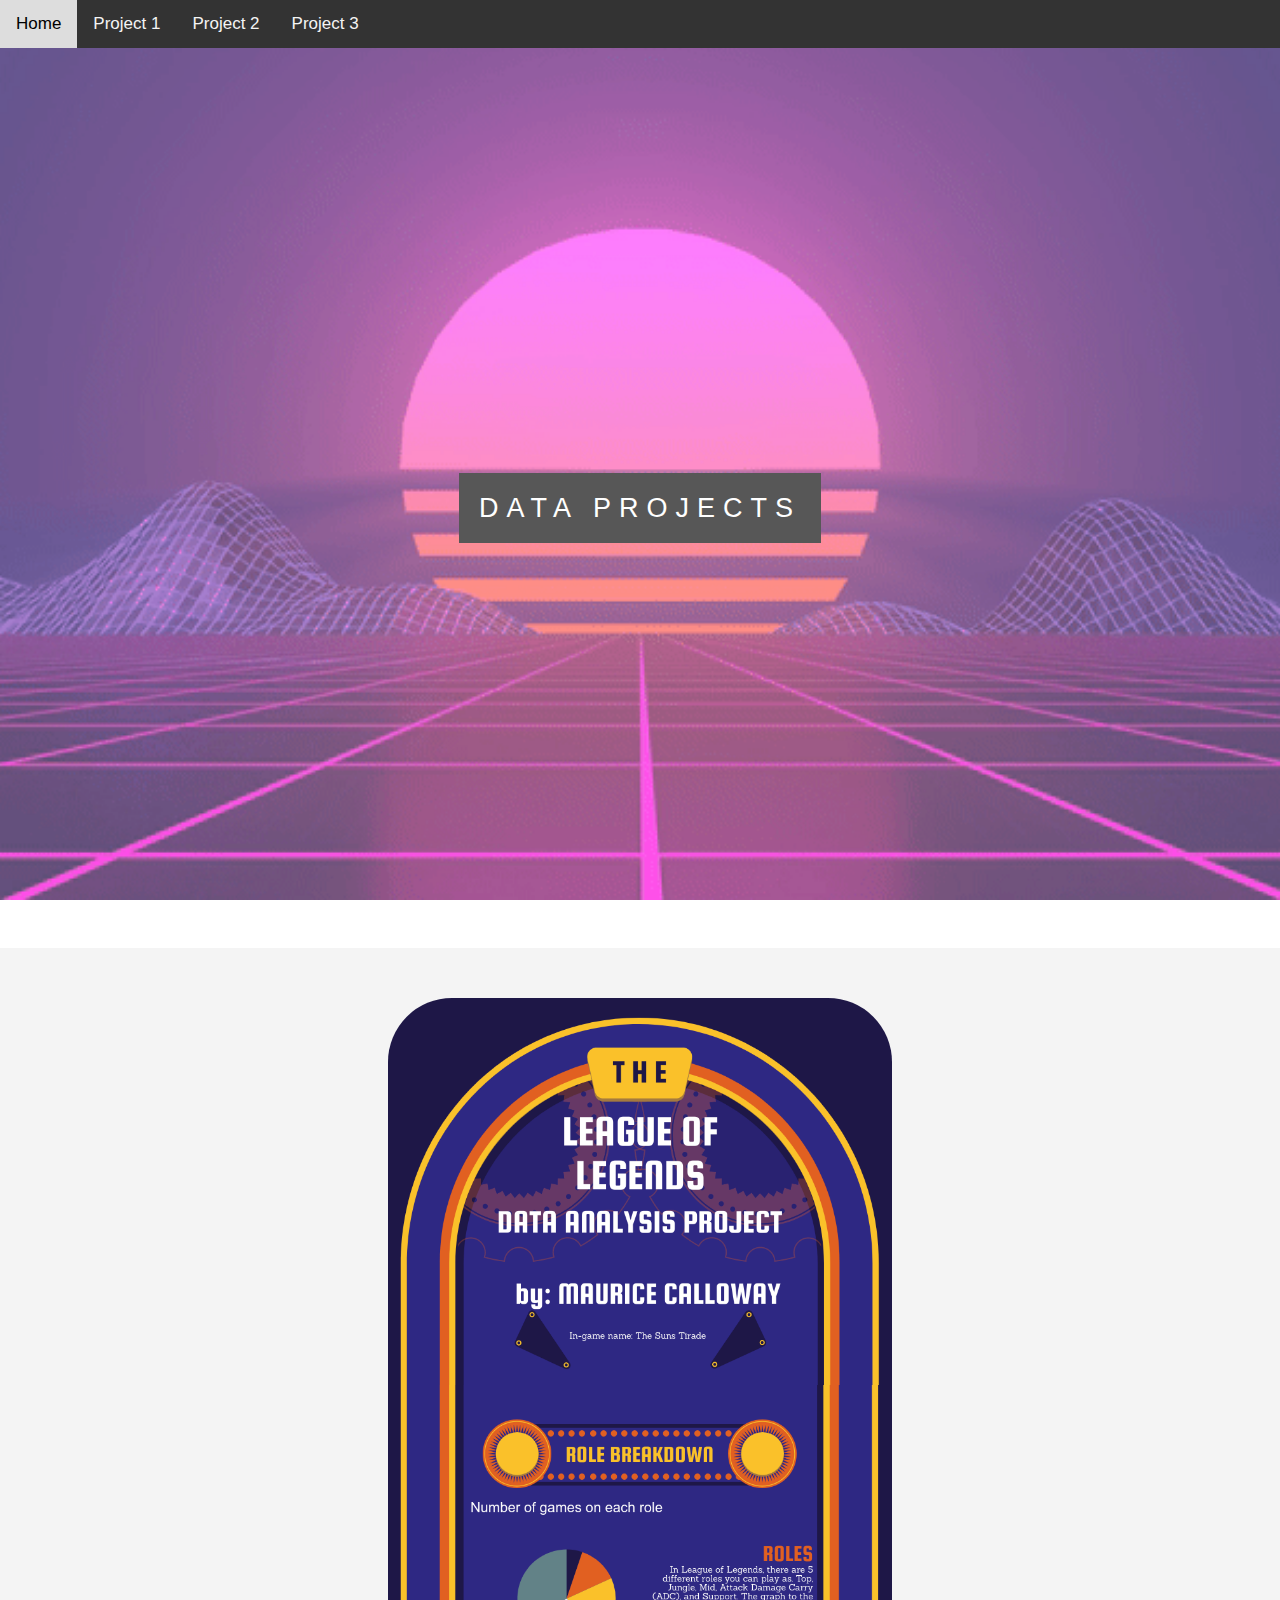
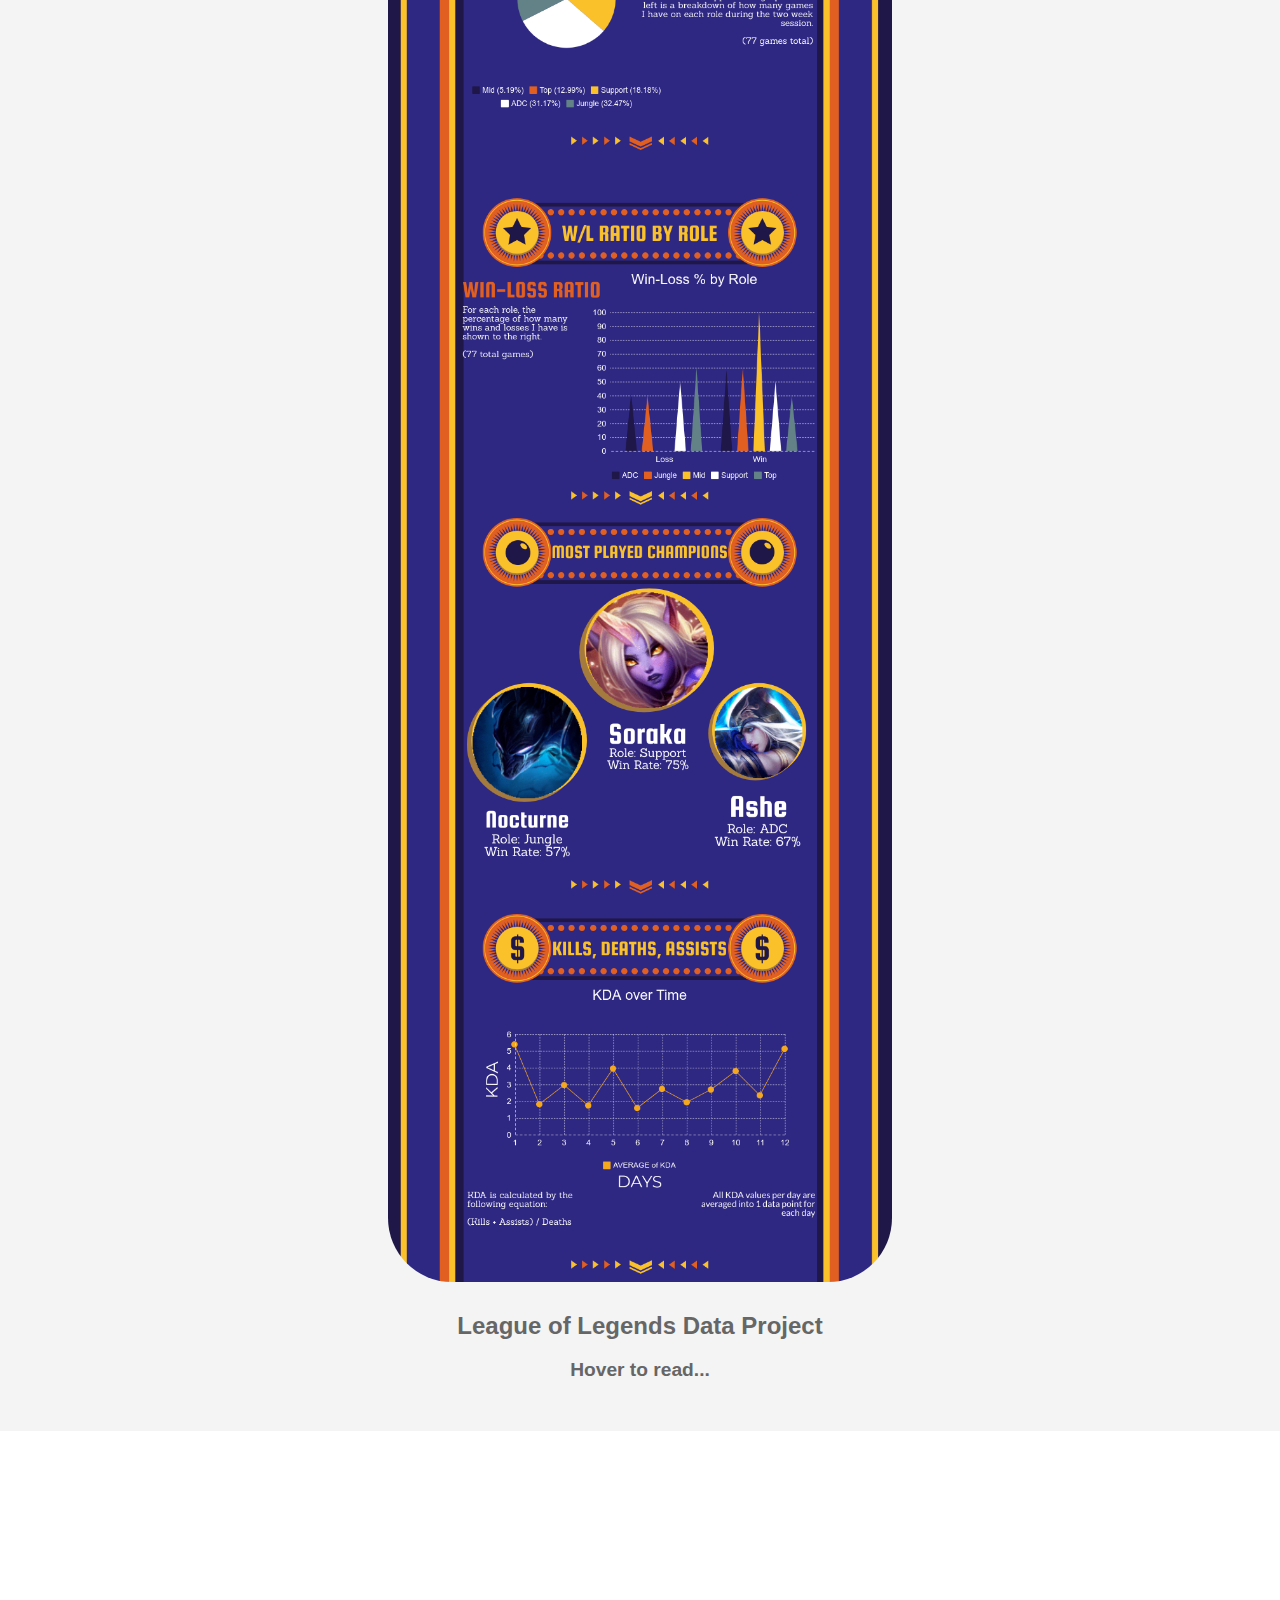
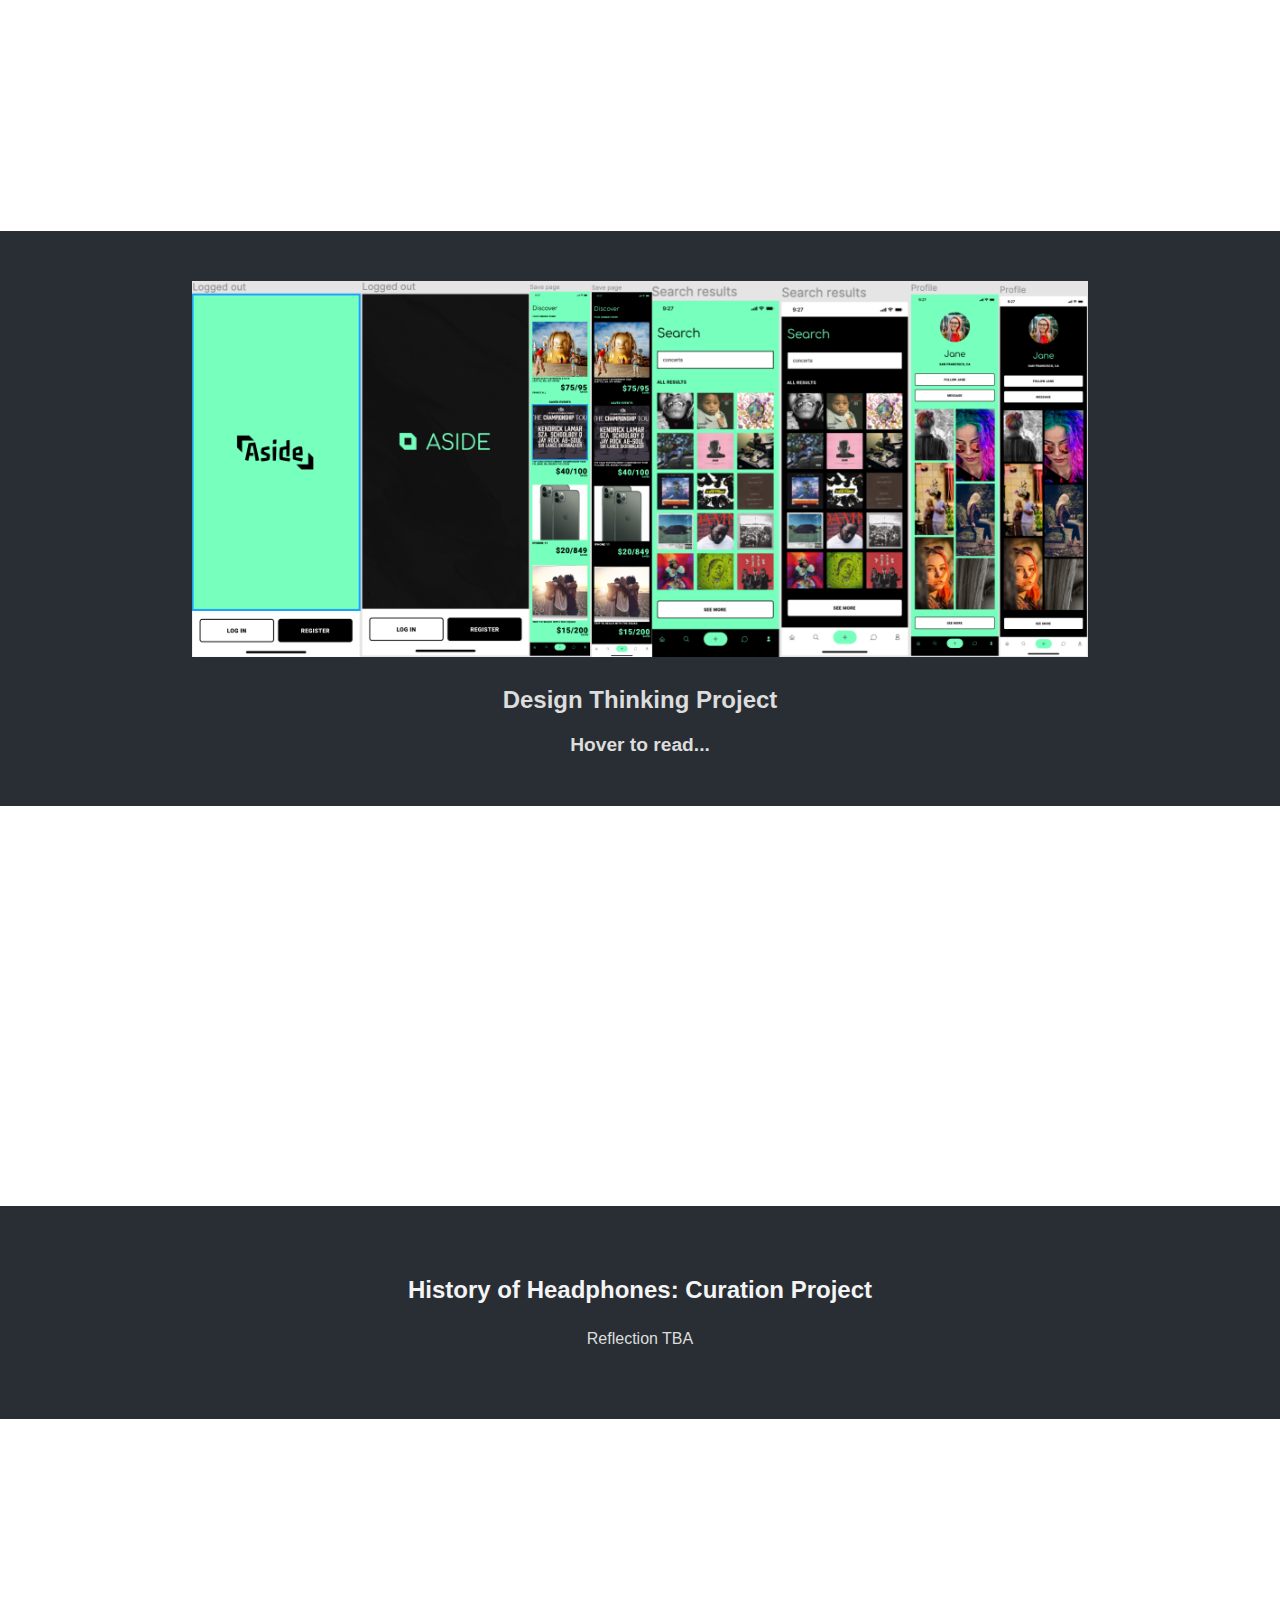
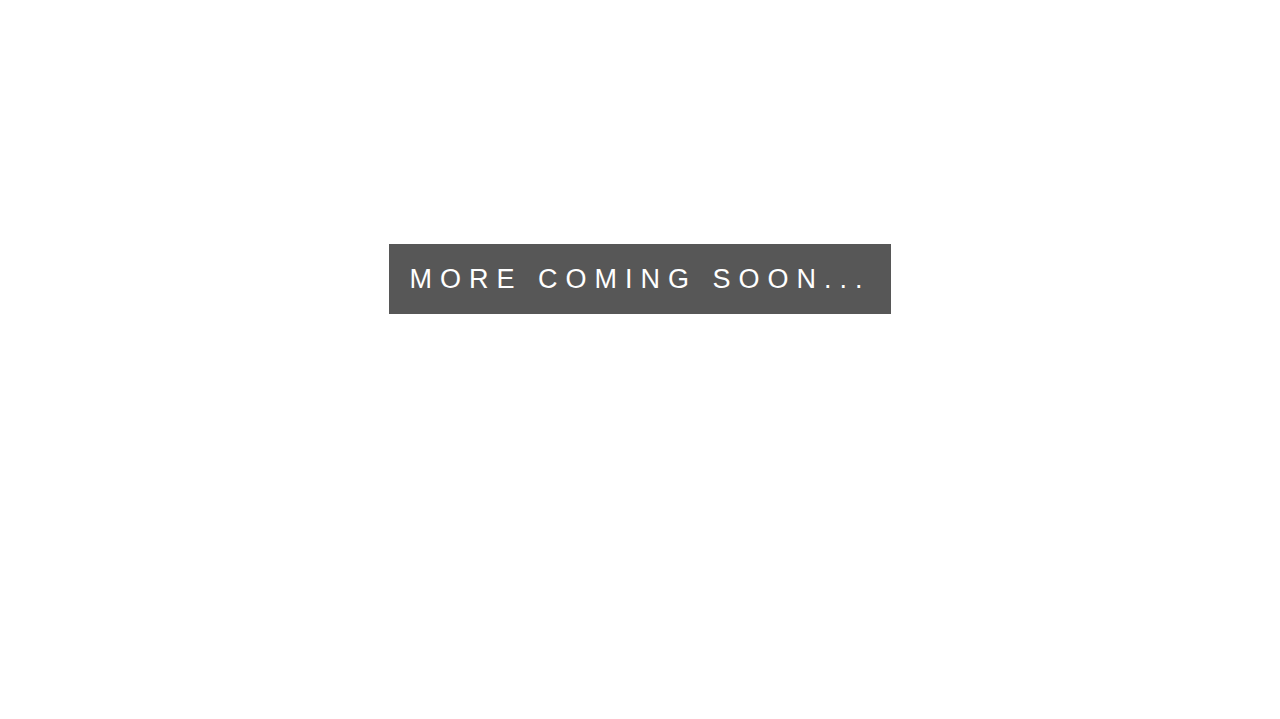
==== data-projects.html @ 68b330fb "Fixed bugs and added clarity for paragraphs and changed wallpaper" ====
<!DOCTYPE html>
<html lang="en">
<head>
  <meta charset="UTF-8">
  <meta name="viewport" content="width=device-width, initial-scale=1.0">
  <meta http-equiv="X-UA-Compatible" content="ie=edge">
  <title>Maurice Calloway</title>
  <link rel="stylesheet" href="css/style2.css">
</head>

<body>
  <div class="topnav">
  <a href="index.html"/>Home</a>
  <a href="#project1" input type="button" onClick="document.getElementById('project1').scrollIntoView();" />Project 1</a>
  <a href="#project2" input type="button" onClick="document.getElementById('project2').scrollIntoView();" / >Project 2</a>
  <a href="#project3" input type="button" onClick="document.getElementById('project3').scrollIntoView();" />Project 3</a>
  </div>

  <div class="pimg1">
    <div class="ptext">
      <span class="border">
        DATA PROJECTS
      </span>
    </div>
  </div>

  <section id="project1" class="section section-light">
    <img class="info" src="img/Info2.png" alt="aquarius logo">
    <h2>League of Legends Data Project</h2>


<div id="data">

  <span class="hover" id="a">Hover to read...</span>
  <span id="b">
    <p>
	When I spend an obscene amount of time per day browsing the infamous Reddit, I often fail([ed] since now I am woke thanks to this data section) to realize how my data is being used and what I am actually being tracked for. For most people who are constantly interacting with technology, they would also be in the same predicament as me, wondering and asking the same questions about how their data is being used. However, to keep in the scope of my personal project, the data I collected about my habits and preferences were from the online Multiplayer Online Battle Arena game called League of Legends. Over a two-week span starting from the 16th of September to the 29th of September, I collected the following data: role played, champion played, game length, kill-death-assist ratio, whether I lost or won each game, and the dates of each game. Interestingly enough, when I play the game normally without collecting the data in mind, my results are VERY widespread and random. However, I noticed that the games I was playing through the collection window were completely different from when I normally play. For example, I found that my highest win-rate role was with the Support role which compared to anything outside of the collection time was primarily in Attack Damage Carry and Jungle with a significantly lower win-rate. The main conclusion that I could make is that subconsciously these games during the collection time mattered more to me than just regular games which led me to play the role that I thought would win me the most games despite it being the role I play the least usually. To elaborate more on how I collected the data, League of Legends has a match history page that tracks your games for the last 2 months. I also used the third-party site OP.GG to gain a more detailed insight for the games I played, which was helpful for determining some higher level insights about my gameplay.

<br>
<br>

As for representing the data and crafting the visuals, I used a site called Piktochart to create the infographic. I thought for my specific data, it would be the best choice to represent it using an infographic format since most of my data was quantitative.
An alternative topic I would have chosen for data collection was tracking what subreddits on the app Reddit I use the most. Instinctively, I would guess my top three are r/news, r/Leagueoflegends, and a tie between r/streetwear and r/sneakers.

<br>
<br>

Finally, to reflect on what we learned in the course, I actually cannot stop analyzing everything I see based on the two schools of thought. I find myself deciphering every commercial and typically looking at things through the lens of the Birmingham School. It seems that a lot of these ads that are run are specifically catering to the average lower/middle class worker, constantly showcasing what it’s like to escape from the everyday things like work, dealing with family, going to the gym/exercising etc. (Specifically I’ve seen this a lot with alcohol ads where they cater heavily to rugged rural Americans or millenials) Personally, I feel like it’s slightly harder for me to analyze things from the Frankfurt school because I feel like in a way we are conditioned to just accept things as they are since we are constantly being shown “sheepish” types of media. Not to get political but for example, I think a majority of the United States population who follows what the Trump administration is doing have become numb to the insane amount of impeachable offenses he has been committing recently. Another example is with Jeffrey Epstein’s suicide. It was almost unbelievable to watch excuse after excuse arise from the investigation of his death to the point where it just made me expect that no real consequences came from the case. Applying that idea of just getting used to things happening without actually looking deeper into whether those things are good or bad is something that I have been actively trying to bolster my strength on.

<br>
<br>

In conclusion, this class so far has been really interesting and pretty much every day I share the stories and videos we watch with my friends since we talk at least once a day about current events. As far as how I’ve been protecting my data, I’ve been a lot more conscious in what apps (besides the usuals) I am using and how I am consenting to what they are wanting to collect from me. (I actually read a whole Terms of Service agreement although it was short) I’ve also been making sure to keep myself in the know about which corporations are in trouble and staying as far away as I can from them like Facebook for example. I got to work on a data project for my internship last summer and I learned how extremely important it is to have the right algorithms to extract and represent the data because even the most miniscule error can cause a massive amount of misrepresentation and miss key insights that can be inferred from the sets. Overall, I as well as many others would like to be reassured in the future that their data is safe and being collected in a fair and ethical way, as opposed to what we are currently experiencing right now.
</span>
    </p>

  </div>
  </section>

  <div class="pimg2">
    <div class="ptext">
      <span class="border trans">

      </span>
    </div>
  </div>

  <section id="project2" class="section section-dark">
    <img class="aside" src="img/AsideStack.png" alt="aquarius logo">
    <h2>Design Thinking Project</h2>
  <div id="data2">
  <span class="hover" id="a2">Hover to read...</span>

  <span id="b2">
  <p>
      <strong>Section 1: Vision Statement:</strong> After interviewing students from Washington State University, we have come to the conclusion that a major issue regarding money to students is saving. Frequently when interviewing the students when asked aboutmoney, the students said things like “I don’t have enough money for major payments” and “I have missed out on major events because I didn’t have enough money to pay for the ticket”Also, in these interviews we figured out that students frequently use social media services to communicate with their friends what they are planning on doing or events that they are going to. But not without trouble, they say that they have to individually ask their friends on what they are doing or what events they are going to. In the Fjord article: “10 key trends for 2016”. He discusses that “In the past, highly tailored experiences were reservedfor the wealthy, with cost and scale being the main barrier to entry.” We thought this was a major problem as some apps that deal with big issues can only be used if you pay for them or have other ways of getting you to pay and lose money such as the app “Venmo” charges its users a percentage whenever a transfer is completed.So, we decided to incorporate these issues the average college students have and make an app that helps students with solving these problems. This app is free to use and helps students save up easily for events or large costs in the future. This app takes money out of the user’s bank account gradually leading up to the event
until the time that the user wants to buy a ticket object or any other item. The user can select whether or not theywant the money to be taken out daily, weekly, monthly, or any time increment the user wants. This will make it easy for the use it to get the money needed for the ticket or object that they are wanting to buy. The app makes money by putting out short ads about products that the user might want when the goal amount is reached. This app also has a relationship with a social media concept as it allows users to see events or items that their friends have bought or saved up for using this app

<br>
<br>

<strong>Section 2: Design Proposal:</strong> When we first designed the object we were purely thinking about ourselves. How we would use it, what we like best, and what looks the best to us. But by using the design thinking process we were able to not only make our opinions are valid, but sympathize with others and what they view as valid aspects to an app. In the two different stages of development, there were a lot of good and bad things we found. The biggest one being in our first attempt we forgot to sympathize with what others would like. After going back and using the interviews and the different tools through the article, we were able to revise our first attempt and actually show the users after what we came up with. One student said, “inverted coloring is more attractive in new apps”. For our final product we have a color change, a font change, and an alignment change. We went from green on black to black on green. We also made a design decision based on the interactions we had with the people we interviewed. Another student saids, “my biggest problem with my bank account app is it very loads”. Being able to make it easy to load in theory, being able to connect with their friends (like a social media app), and being able to see their balance in the app were our top priorities based on feedback. Another comment someone made was about how it looked a lot like the app “hulu” and we had no idea. After hearing all those different things, we were able to come up with the final product.It was constantly important to make it easy for people and creating something that appeals to them. So when making those modifications, that is what we kept in mind. In the reading the quote, “There are typically many stages of prototyping before determining your ultimate intervention.”  was really helpful in our process and made us truly focus on doing prototyping as part of our routine.

<br>
<br>

<strong>Section 3: Reflections on the Design Thinking Process:</strong> Our design and mission of our app was created to help the average person save money easier and with definitive goals in mind for ease of access. This idea prevailed over the others since it was something that could easily be created and visualized using a wire-frame. (shows the different screens of the app and what not) This idea also allowed us to craft interview questions that were very broad and easy for asking open-ended questions with our app, which allows you to gain valuable insight rather into a person’s decision making regarding our app, compared to just a simple yes or no answer.As for the actual design thinking process, one of our first collaboration sessions was on how we can best visualize our idea and display it to others. At first, we we were going to make an actual demonstrable iOS app, but decided against it since we could easily showcase the concept with simple static images.Our initial prototype for the app was a color palette with black and white as the primary colors, with a mint green as the secondary coloring. However, based on our interviews with students from WSU, we found that most of them preferred to coloring to be inverted, with mint green being the primary color and black and white as the secondary colorings. Finally, we recreated those screens with the feedback on other aspects of the app to create our final product which is shown above.For the last part of our design process, it came from our template and how we chose to write about our app. One of the first critiques from an external reviewer of our app, was that we did not have any quotes from the interviewees describing the reactions and questions to our app. After our second iteration thanks to key insights from Landon, we have improved our template descriptions by adding those quotes from our interview sessions. Overall, the design thinking process was well utilized by our team. One improvement we would try to tackle is get information from people who have actually made and shipped out iOS App Store-ready apps so that we can learn even more on how to display our mission and idea tousers of the app.
</span>
</p>
</div>
  </section>

  <div class="pimg3">
    <div class="ptext">
      <span class="border trans">

      </span>
    </div>
  </div>

  <section id="project3" class="section section-dark">
    <h2><a href="img/Curation.mov">History of Headphones: Curation Project</a></h2>
    <p>
      Reflection TBA
    </p>
  </section>

  <div class="pimg1">
    <div class="ptext">
      <span class="border">
        MORE COMING SOON...
      </span>
    </div>
  </div>
</body>
</html>
---- css/style2.css ----
body, html{
  height:100%;
  margin:0;
  font-size:16px;
  font-family:"Lato", sans-serif;
  font-weight:400;
  line-height:1.8em;
  color:#666;
  scroll-behavior: smooth;
}

div {
   line-height: 20px;
}



.pimg1, .pimg2, .pimg3{
  position:relative;
  opacity:0.70;
  background-position:center;
  background-size:cover;
  background-repeat:no-repeat;

  /*
    fixed = parallax
    scroll = normal
  */
  background-attachment:fixed;
}

.pimg1{
  background-image:url('../img/Vaporwave.gif');
  min-height:100%;
}

.pimg2{
  background-image:url('../img/Aside1.png');
  min-height:400px;
}

.pimg3{
  background-image:url('../img/CurationThumbnail.png');
  min-height:400px;
}

.aside {
  width: 80%;
}

.info {
  border-radius: 64px;
  width: 45%;
}

/* Add a black background color to the top navigation */
.topnav {
  background-color: #333;
  overflow: hidden;
}

/* Style the links inside the navigation bar */
.topnav a {
  float: left;
  color: #f2f2f2;
  text-align: center;
  padding: 14px 16px;
  text-decoration: none;
  font-size: 17px;
  font-family: "Lato", sans-serif;
}


/* Change the color of links on hover */
.topnav a:hover {
  background-color: #ddd;
  color: black;
}

.section{
  text-align:center;
  overflow: hidden;
  text-overflow: ellipsis;
  padding:50px 80px;
}

.section-light{
  background-color:#f4f4f4;
  color:#666;
}

.section-dark{
  background-color:#282e34;
  color:#ddd;
}

#data #a {
  display: inline;
  text-decoration: bold;
}

#data:hover #a {
  display: none;
}

#data #b {
  display: none;
}

#data:hover #b {
  display: inline;
}

#data2 #a2 {
  display: inline;
  text-decoration: bold;
}

#data2:hover #a2 {
  display: none;
}

#data2 #b2 {
  display: none;
}

#data2:hover #b2 {
  display: inline;
}

.hover {
  font-size: 1.2rem;
  font-weight: bold;
}

a {
  text-decoration: none;
}

a:link {
  color: #f4f4f4;
}

a:visited {
  color: #f4f4f4;
}

.ptext{
  position:absolute;
  top:50%;
  width:100%;
  text-align:center;
  color:#000;
  font-size:27px;
  letter-spacing:8px;
  text-transform:uppercase;
}

.ptext .border{
  background-color:#111;
  color:#fff;
  padding:20px;
}

.ptext .border.trans{
  background-color:transparent;
}

@media(max-width:568px){
  .pimg1, .pimg2, .pimg3{
    background-attachment:scroll;
  }
}
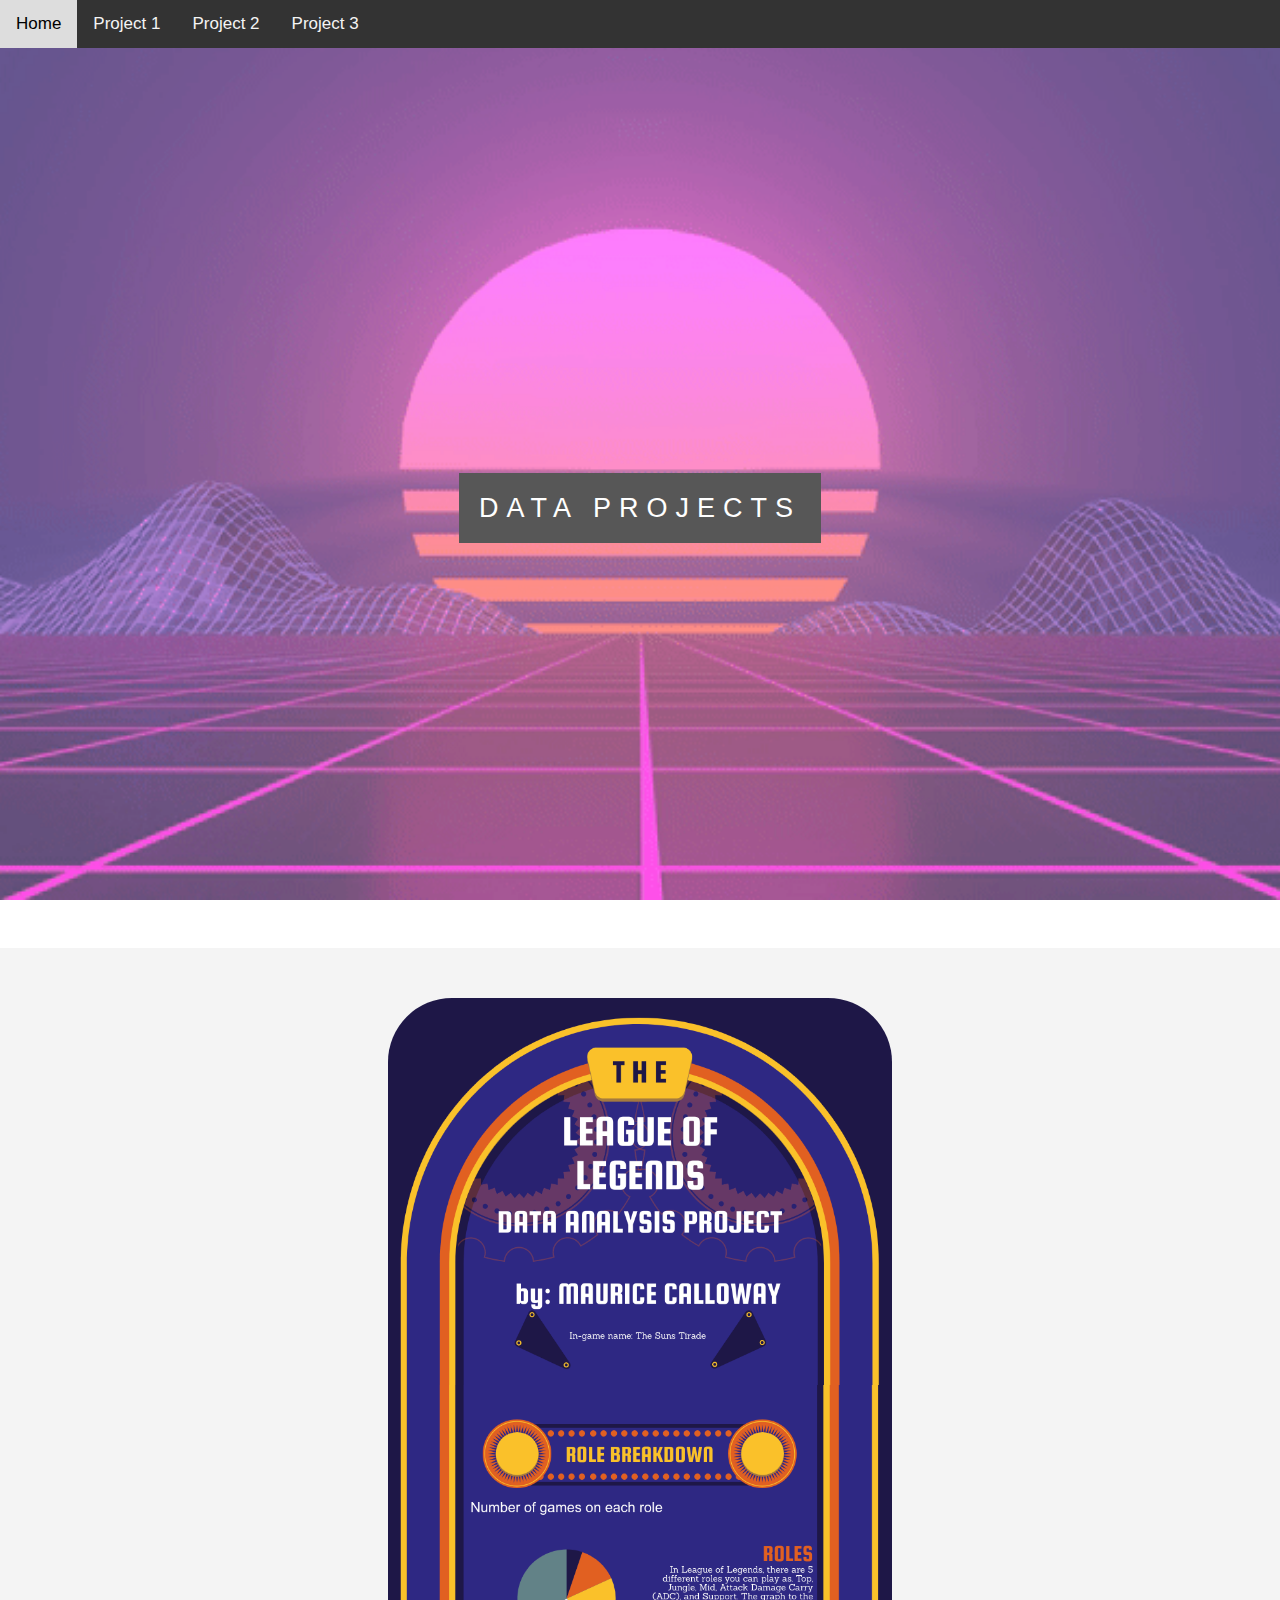
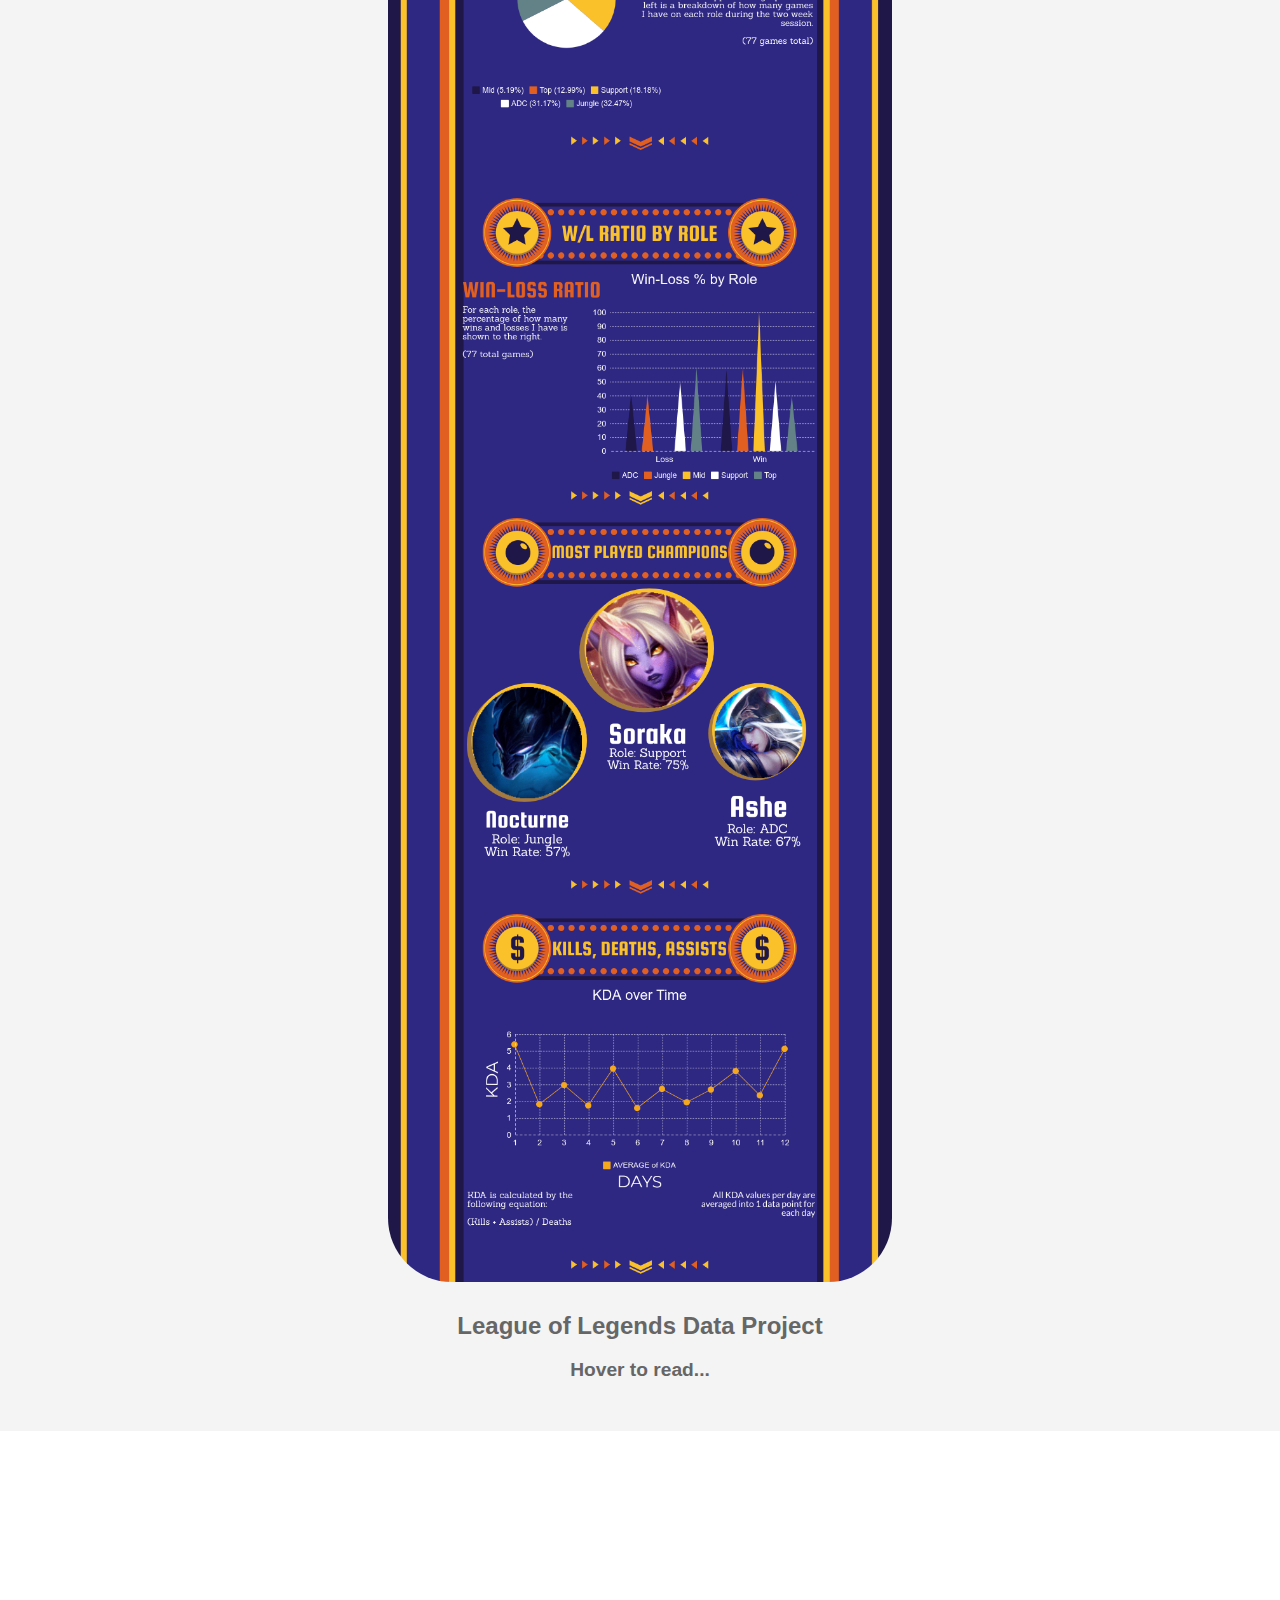
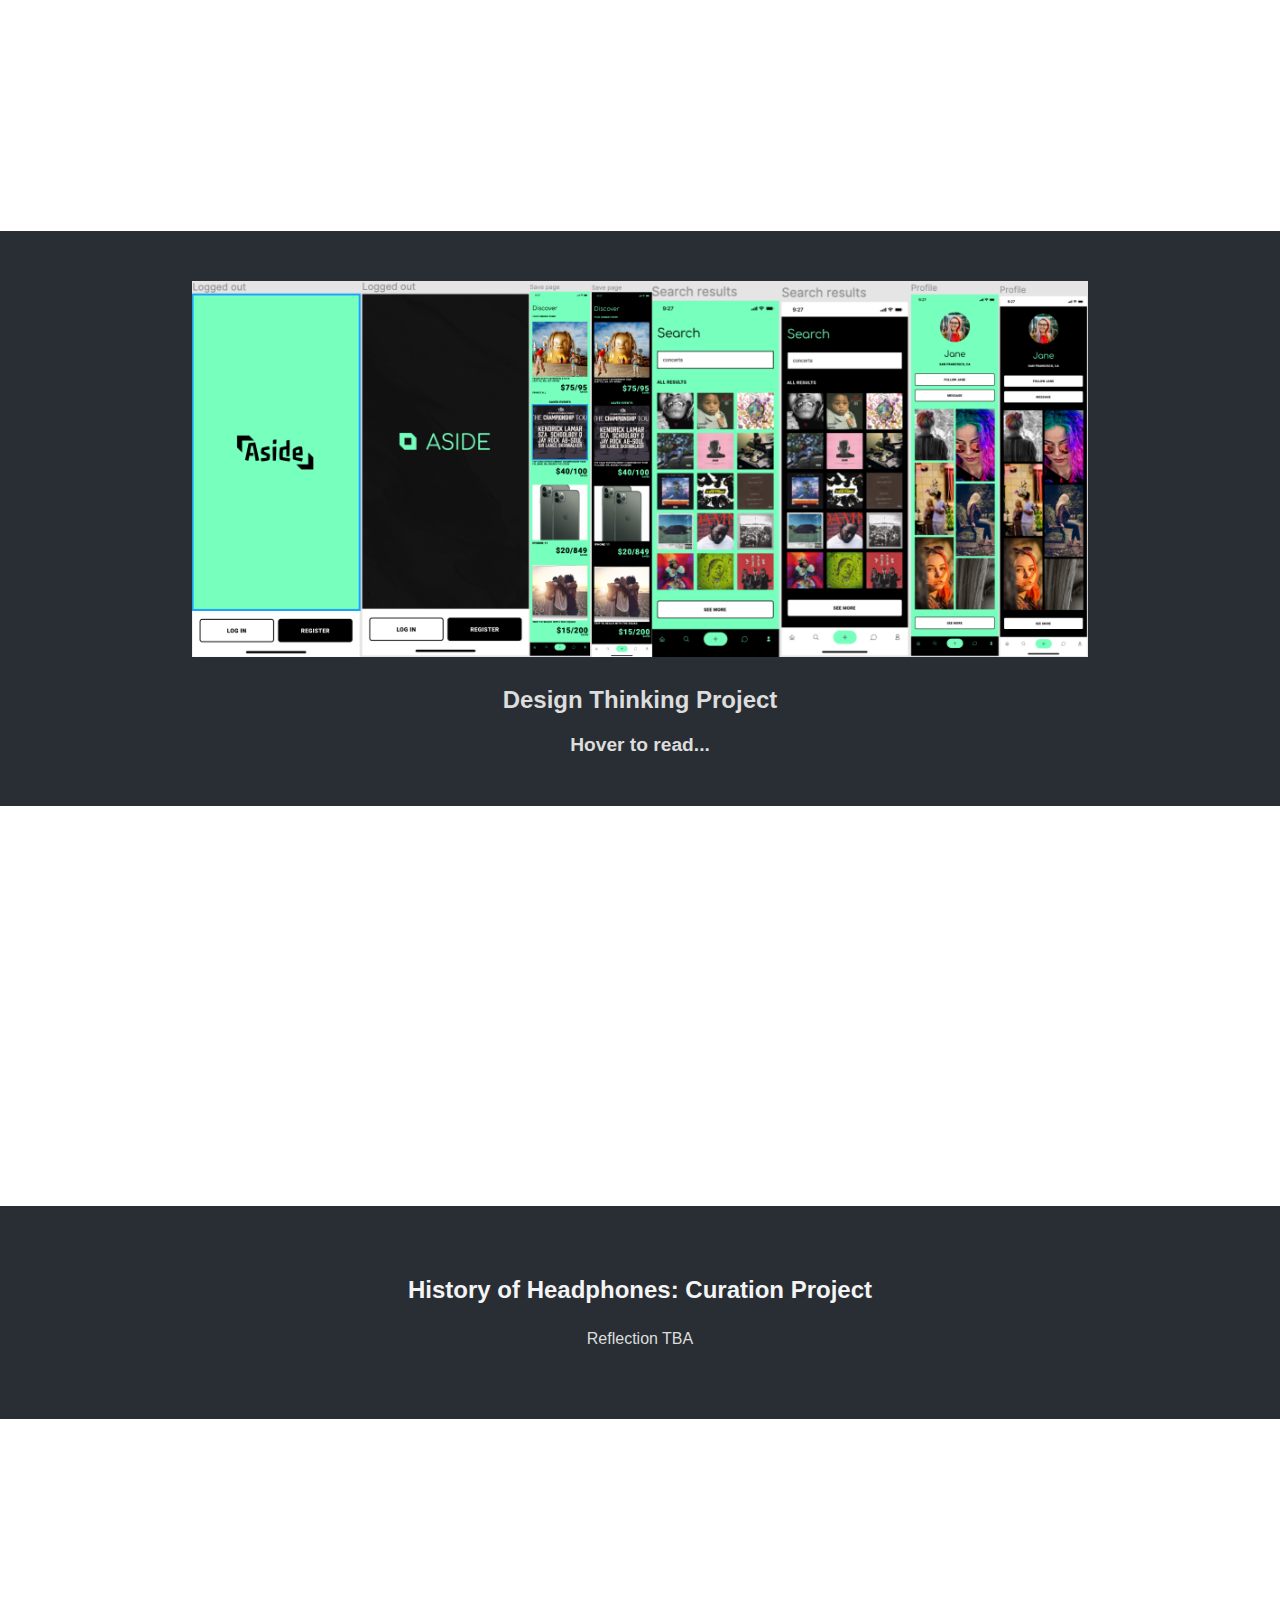
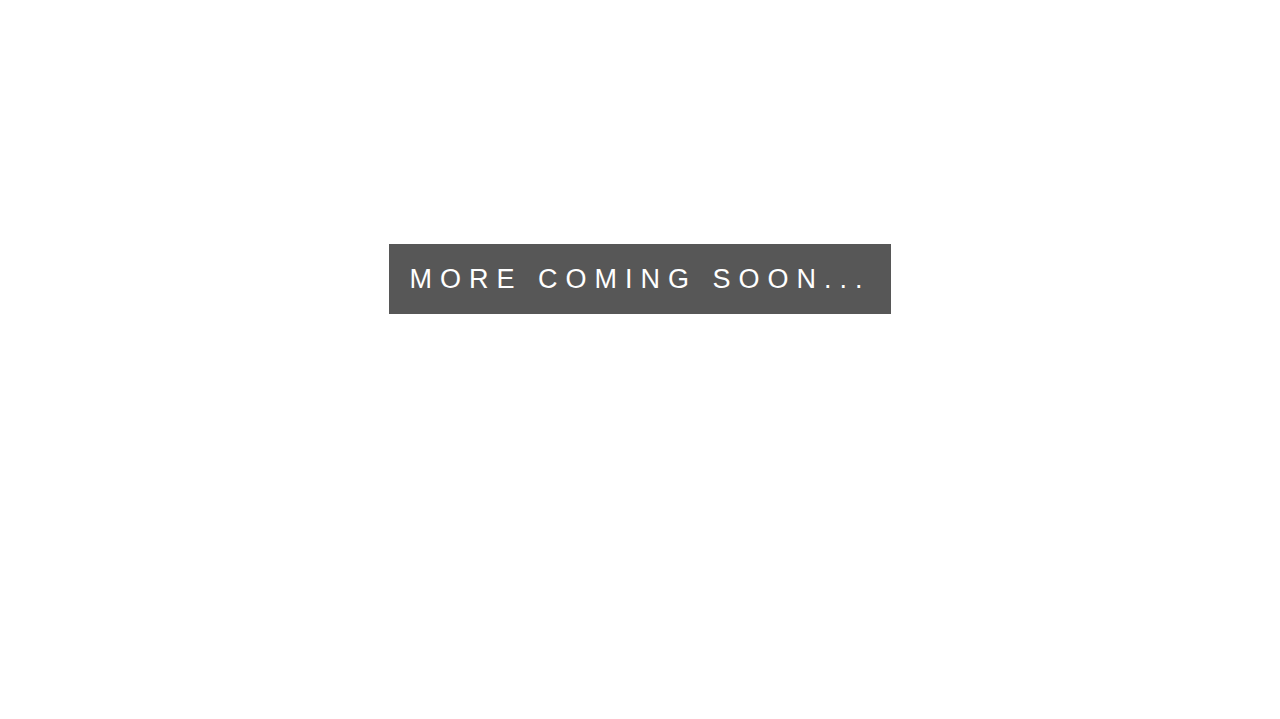
==== commit a6efd4c9: "Final changes: .mov to .mp4 (should open vid in browser)" ====
--- a/data-projects.html
+++ b/data-projects.html
@@ -99,7 +99,7 @@
   </div>
 
   <section id="project3" class="section section-dark">
-    <h2><a href="img/Curation.mov">History of Headphones: Curation Project</a></h2>
+    <h2><a href="img/Curation.mp4">History of Headphones: Curation Project</a></h2>
     <p>
       Reflection TBA
     </p>
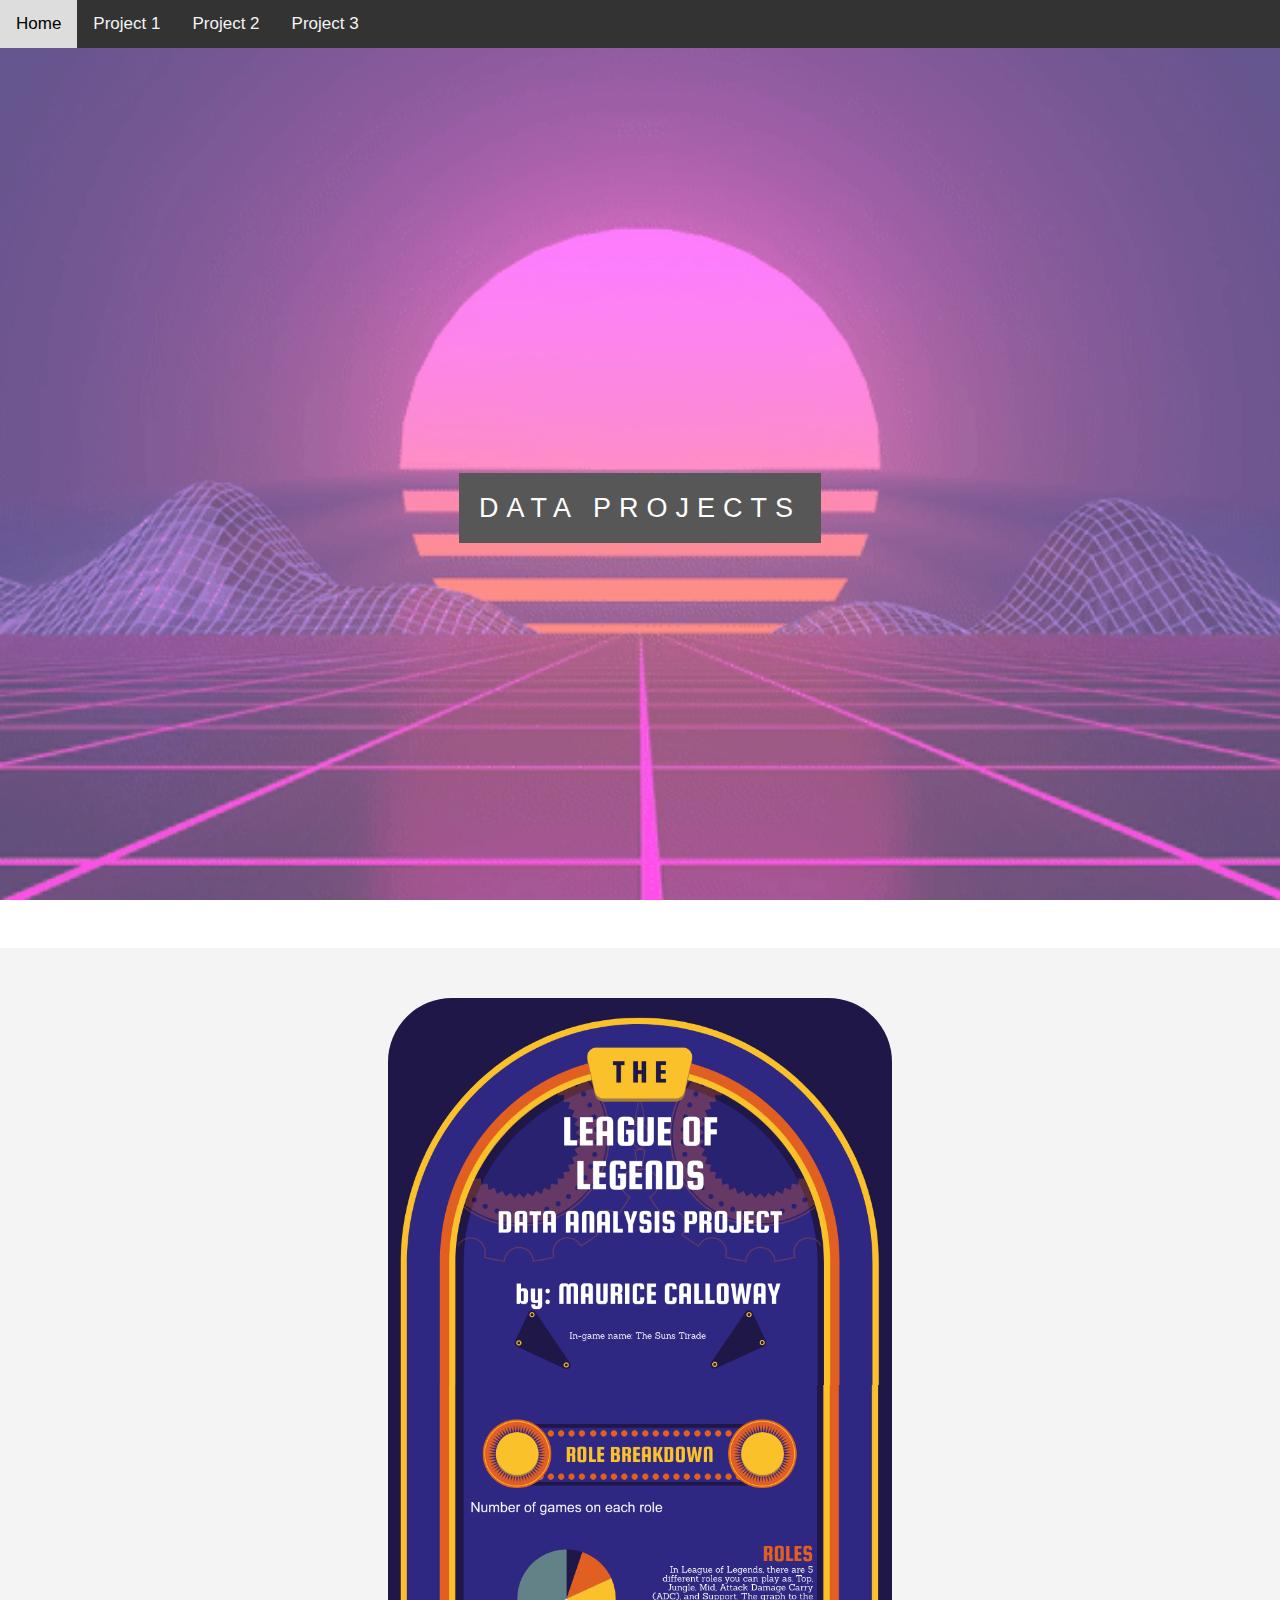
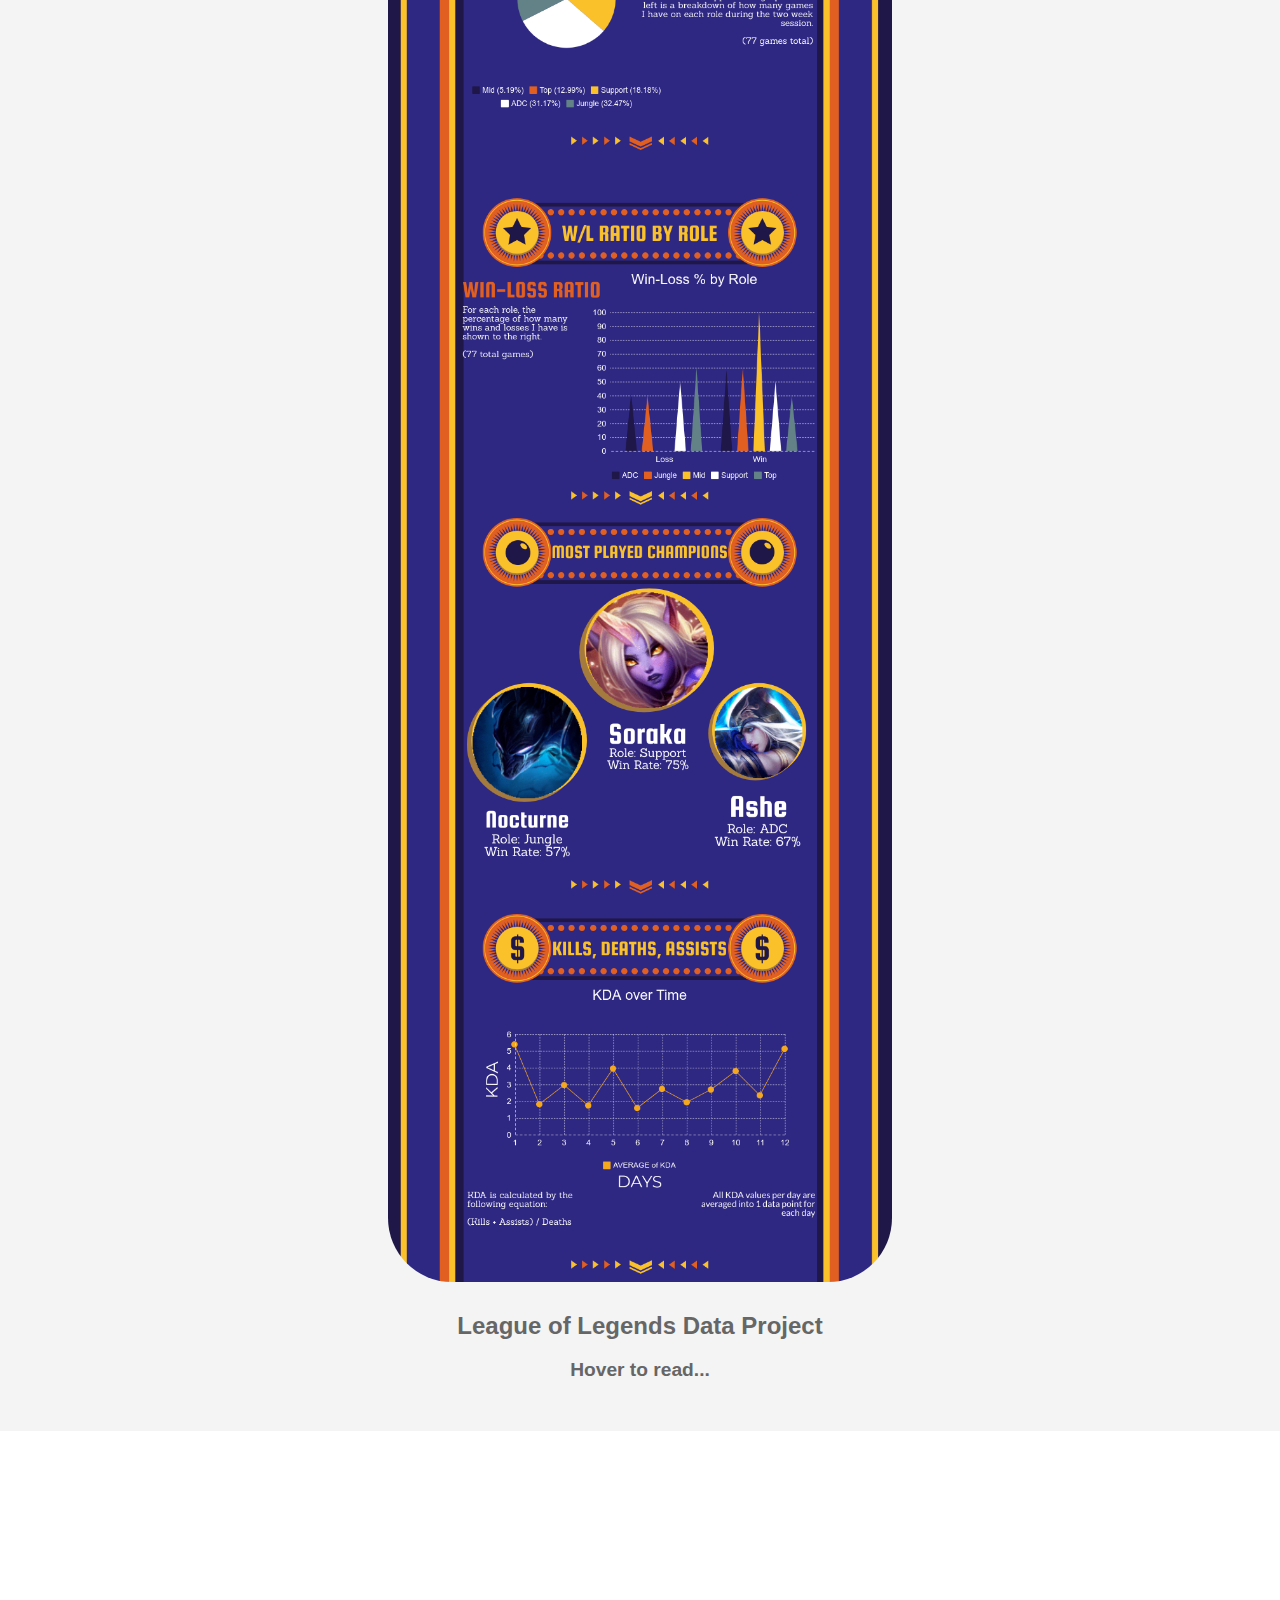
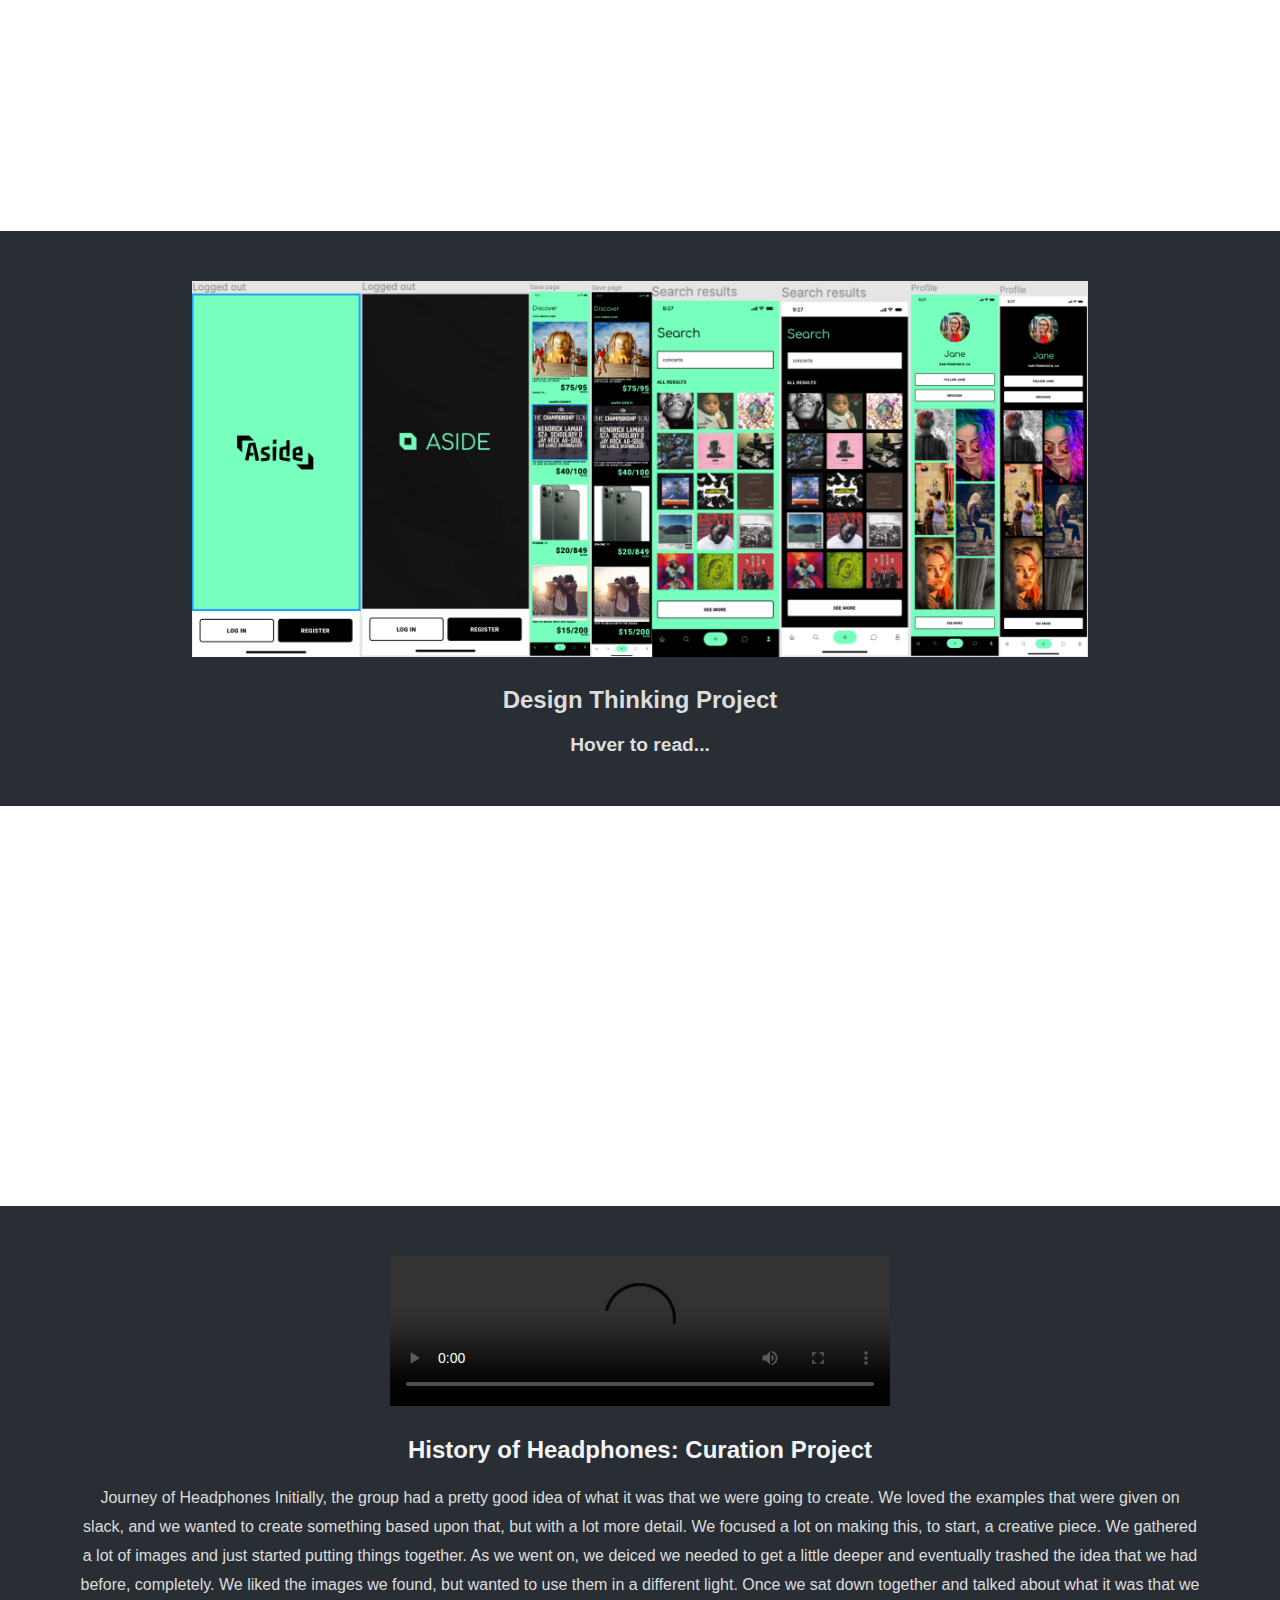
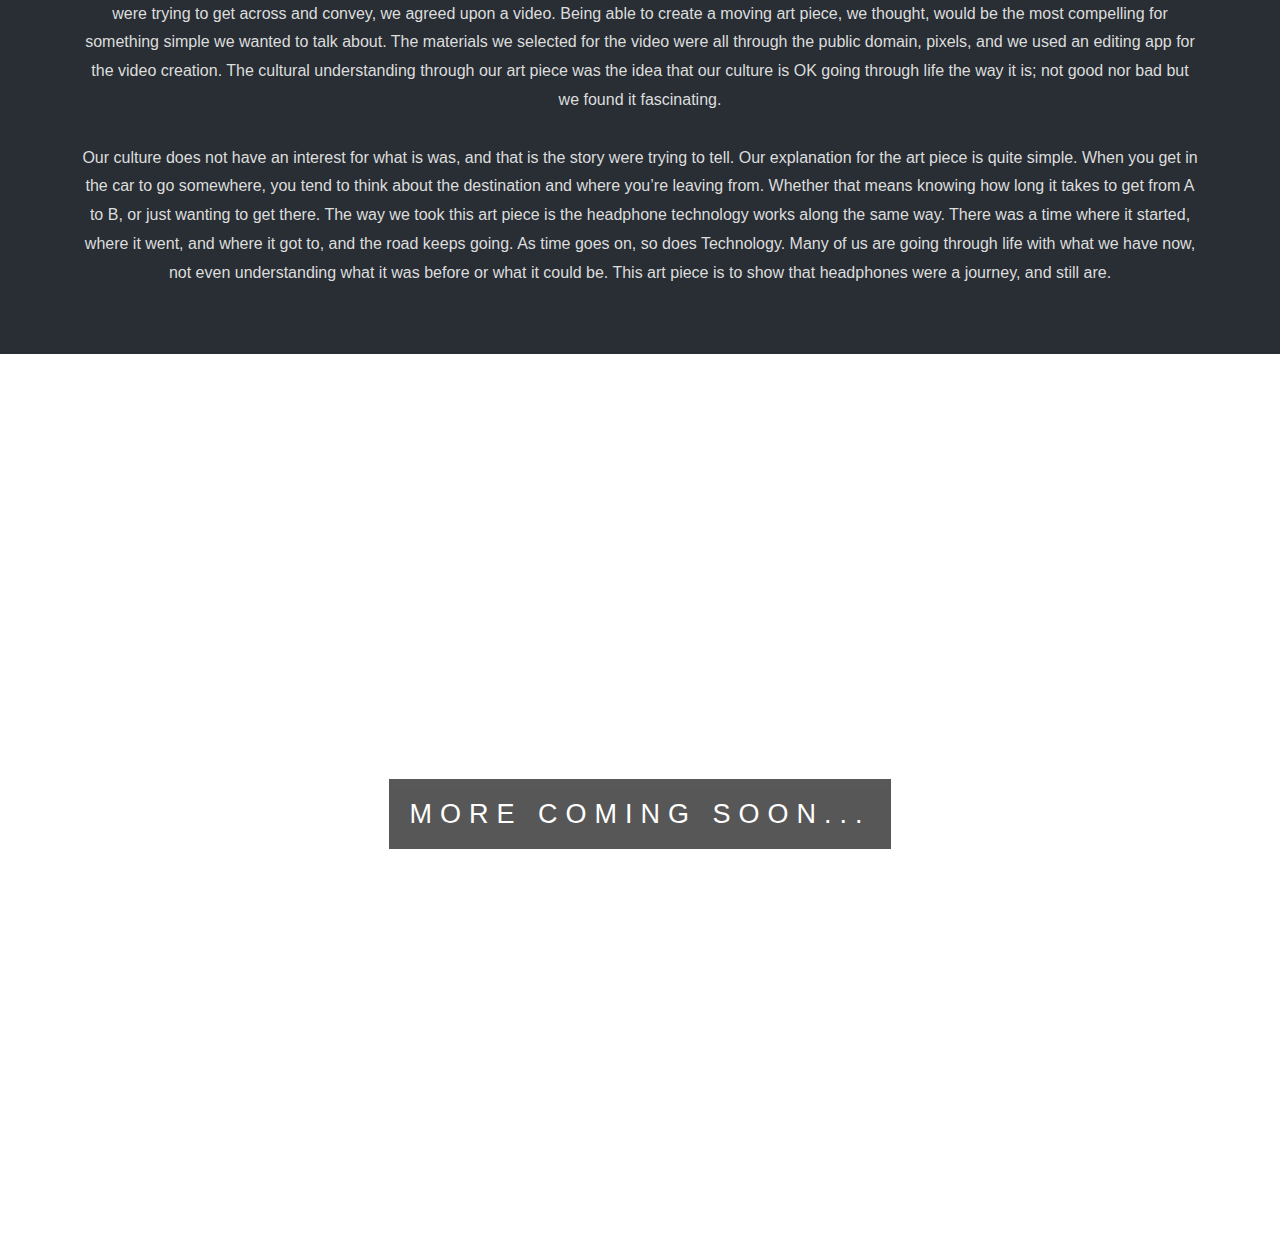
==== commit 61690227: "Added video in screen" ====
--- a/data-projects.html
+++ b/data-projects.html
@@ -99,9 +99,16 @@
   </div>
 
   <section id="project3" class="section section-dark">
+    <video width="500" controls>
+  <source src="img/Curation.mp4" type="video/mp4">
+  Your browser does not support HTML5 video.
+</video>
     <h2><a href="img/Curation.mp4">History of Headphones: Curation Project</a></h2>
     <p>
-      Reflection TBA
+      Journey of Headphones
+
+Initially, the group had a pretty good idea of what it was that we were going to create. We loved the examples that were given on slack, and we wanted to create something based upon that, but with a lot more detail. We focused a lot on making this, to start, a creative piece. We gathered a lot of images and just started putting things together. As we went on, we deiced we needed to get a little deeper and eventually trashed the idea that we had before, completely. We liked the images we found, but wanted to use them in a different light. Once we sat down together and talked about what it was that we were trying to get across and convey, we agreed upon a video. Being able to create a moving art piece, we thought, would be the most compelling for something simple we wanted to talk about. The materials we selected for the video were all through the public domain, pixels, and we used an editing app for the video creation. The cultural understanding through our art piece was the idea that our culture is OK going through life the way it is; not good nor bad but we found it fascinating. <br><br> Our culture does not have an interest for what is was, and that is the story were trying to tell.
+Our explanation for the art piece is quite simple. When you get in the car to go somewhere, you tend to think about the destination and where you’re leaving from. Whether that means knowing how long it takes to get from A to B, or just wanting to get there. The way we took this art piece is the headphone technology works along the same way. There was a time where it started, where it went, and where it got to, and the road keeps going. As time goes on, so does Technology. Many of us are going through life with what we have now, not even understanding what it was before or what it could be. This art piece is to show that headphones were a journey, and still are.
     </p>
   </section>
 
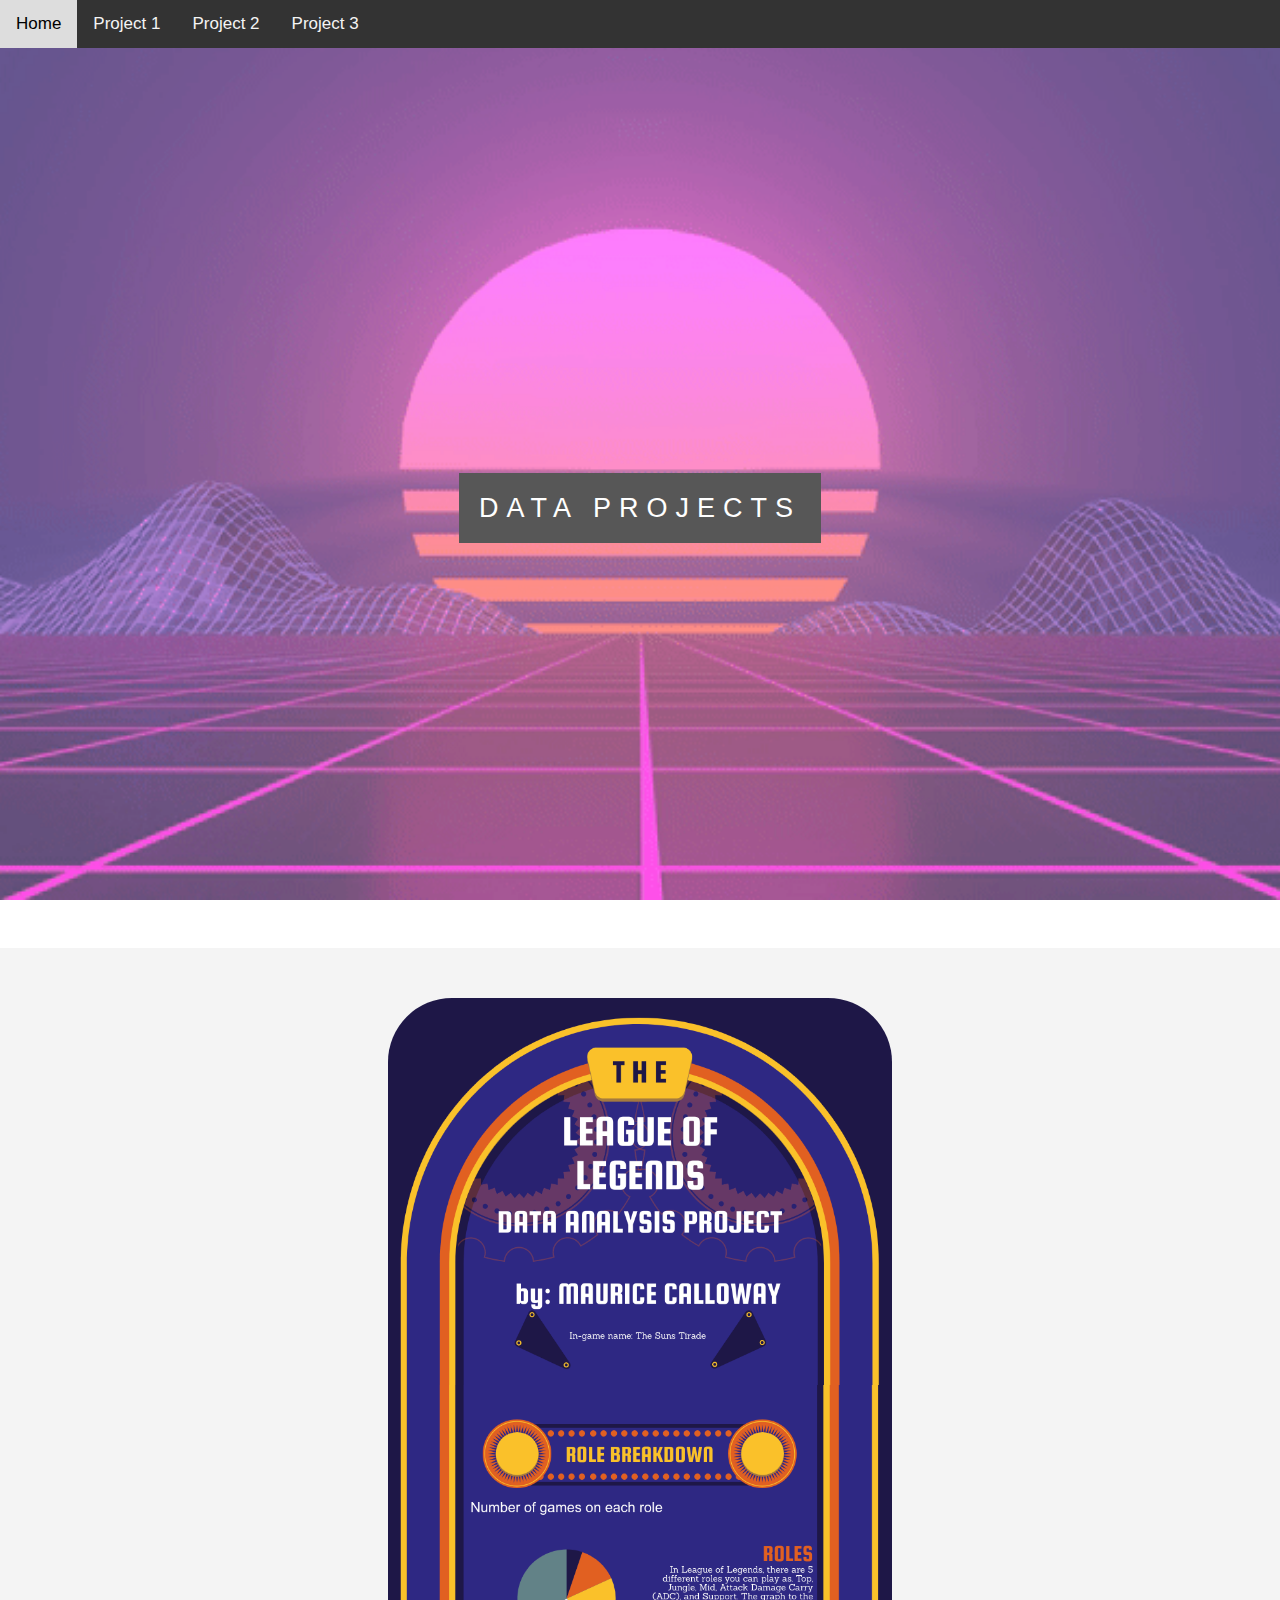
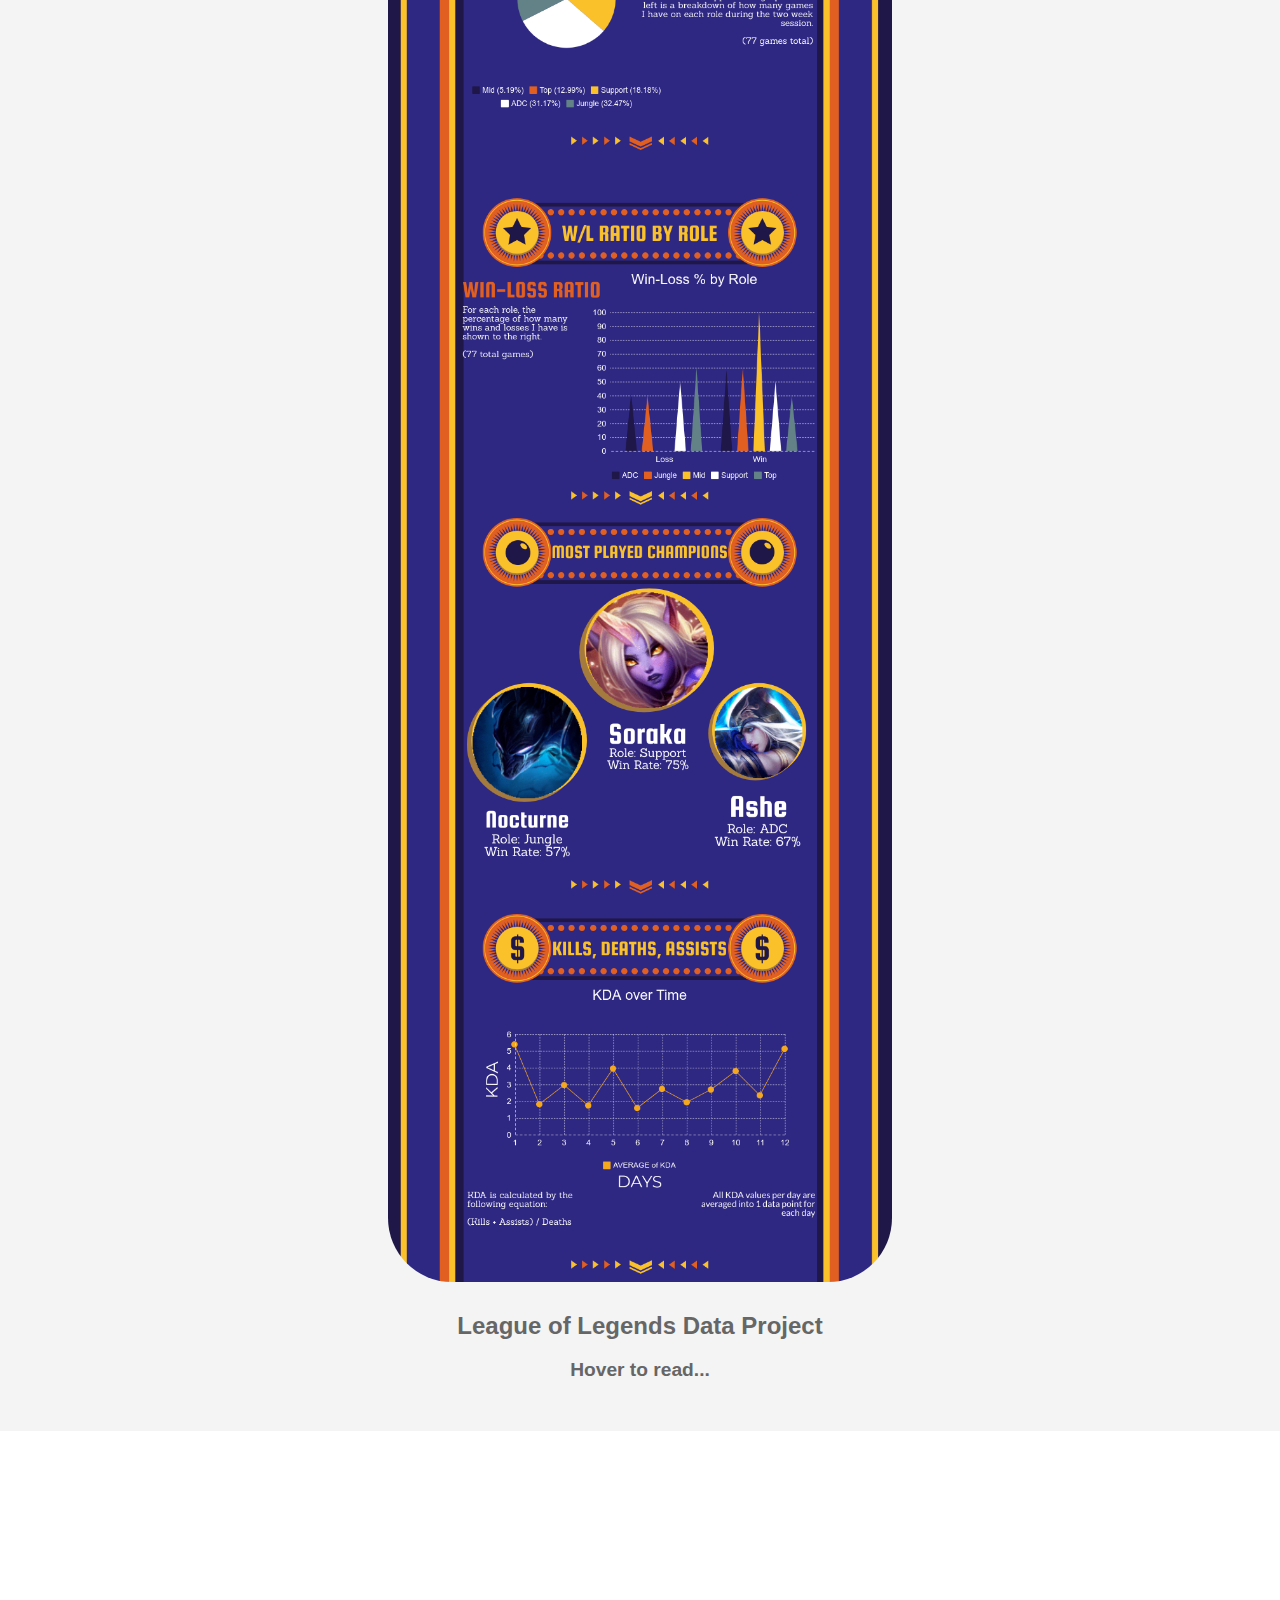
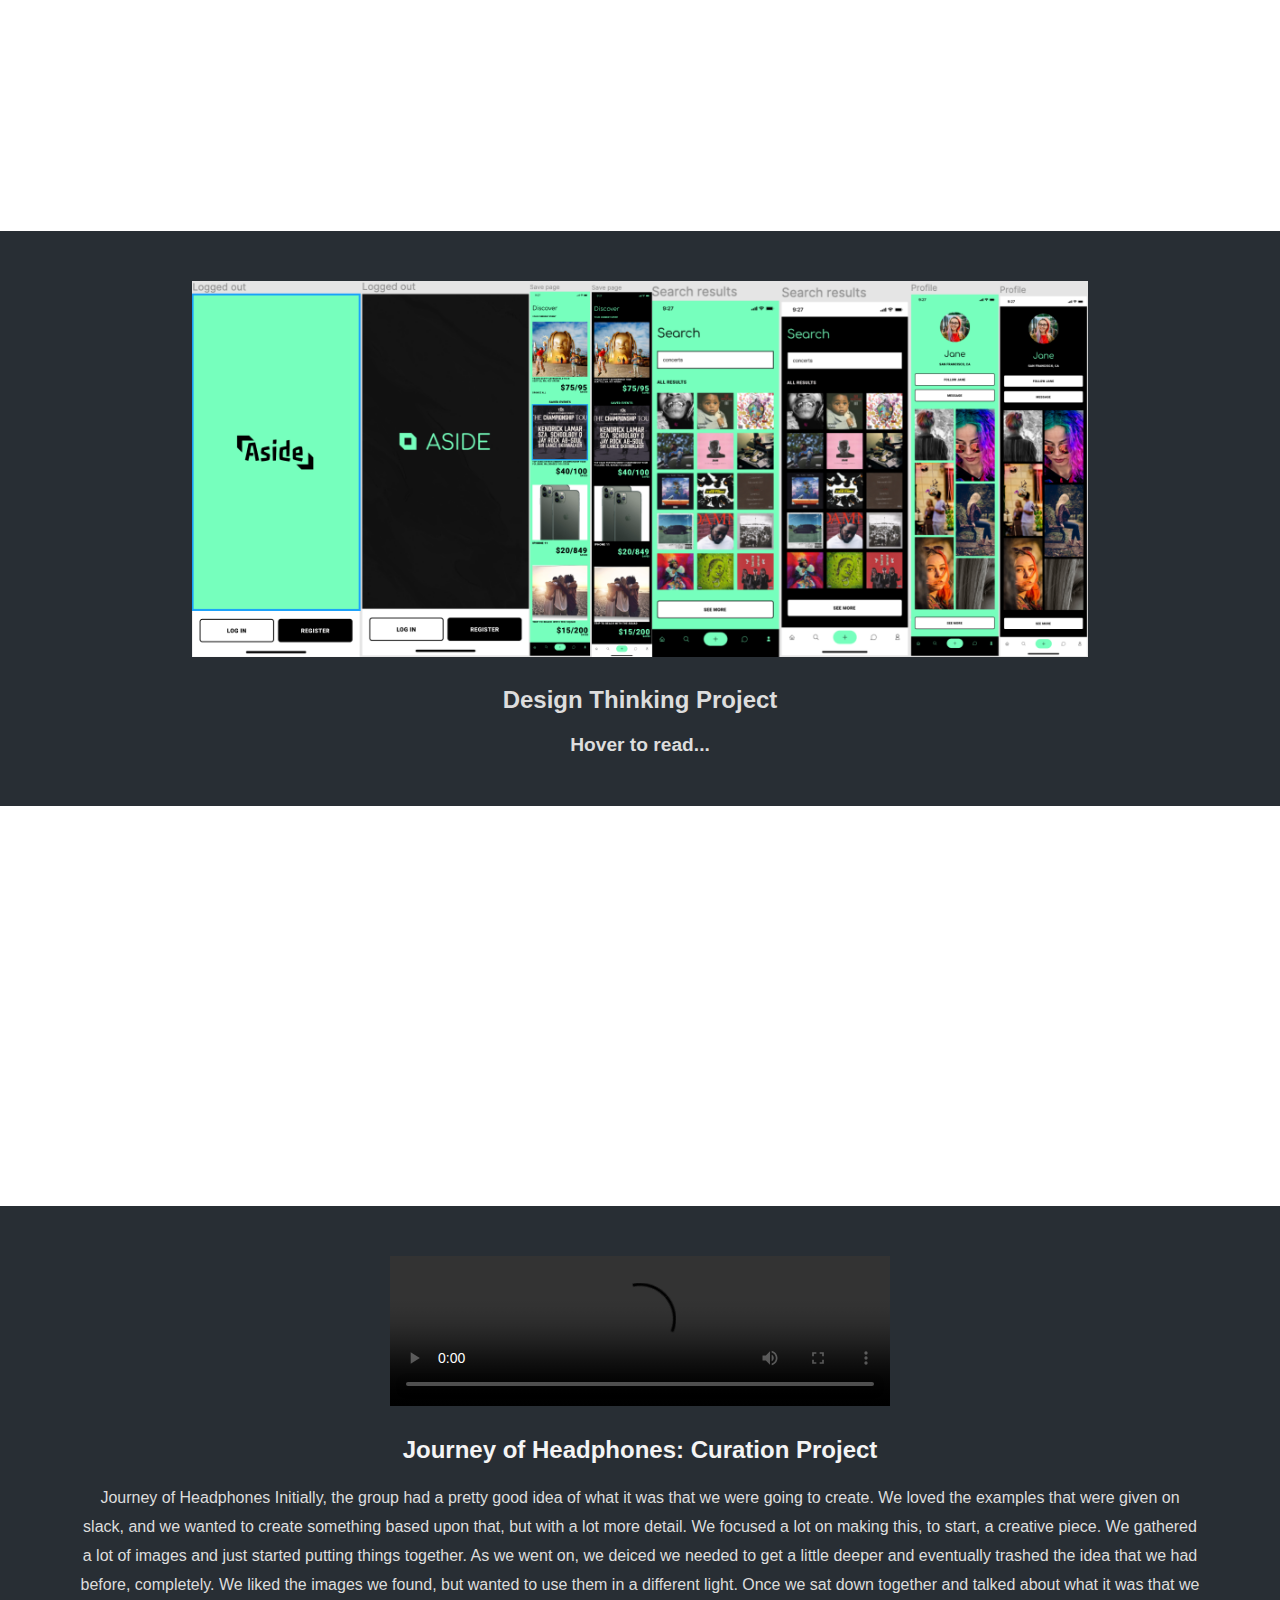
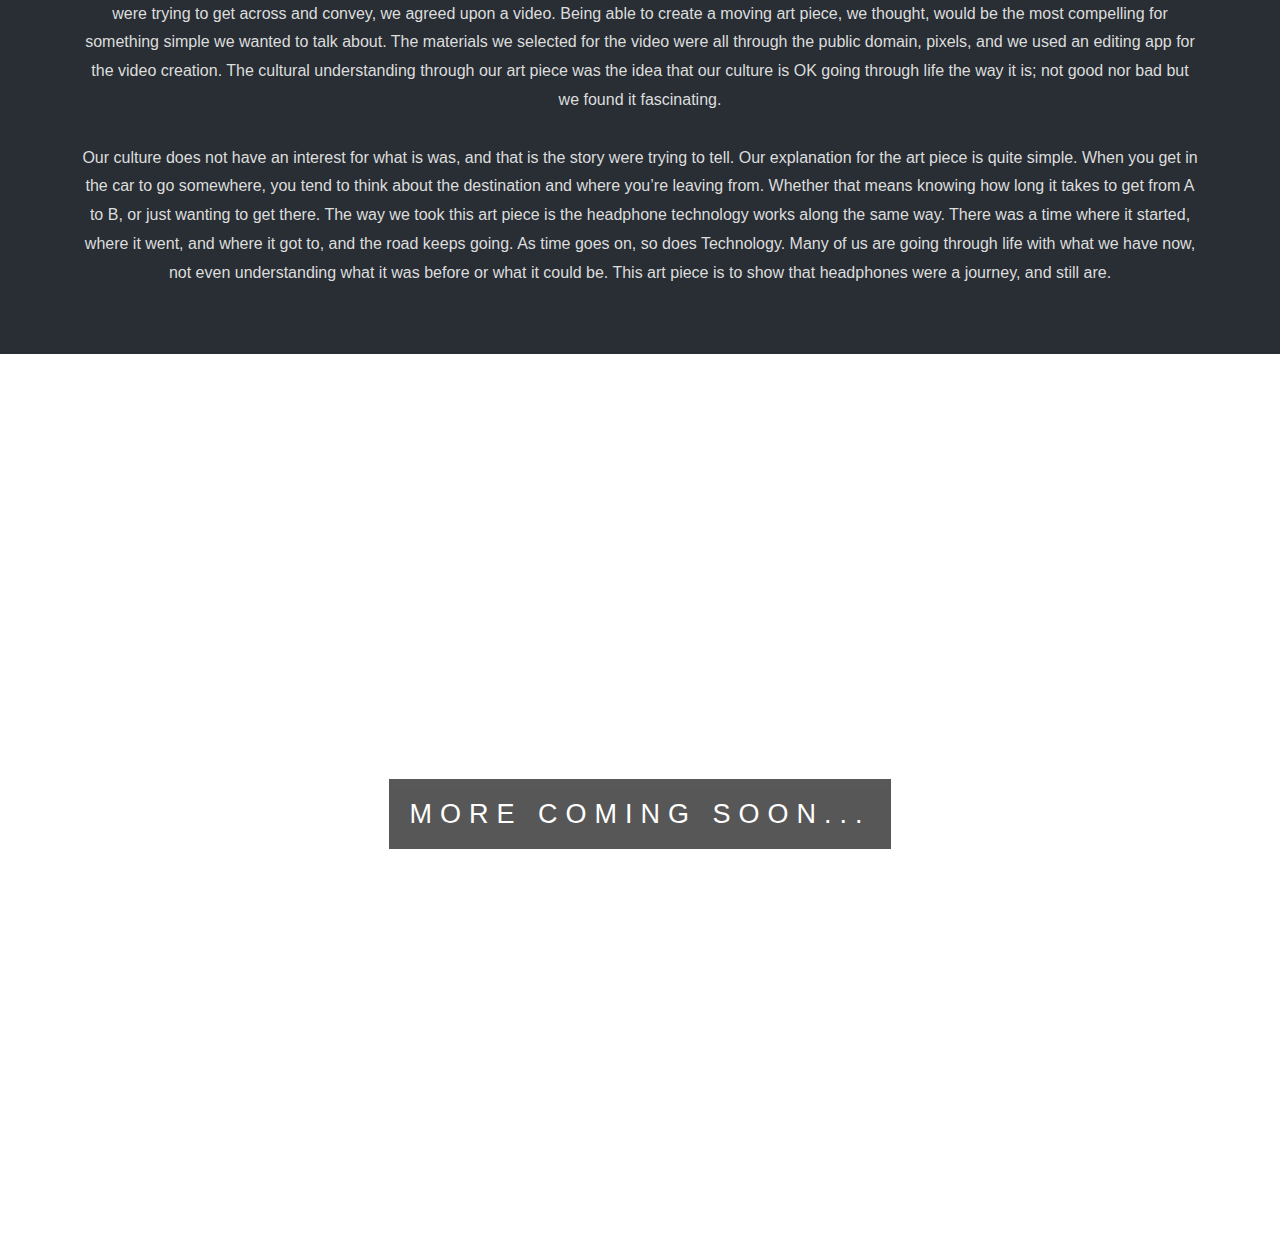
==== commit 164da647: "Added video" ====
--- a/data-projects.html
+++ b/data-projects.html
@@ -103,7 +103,7 @@
   <source src="img/Curation.mp4" type="video/mp4">
   Your browser does not support HTML5 video.
 </video>
-    <h2><a href="img/Curation.mp4">History of Headphones: Curation Project</a></h2>
+    <h2><a href="img/Curation.mp4">Journey of Headphones: Curation Project</a></h2>
     <p>
       Journey of Headphones
 
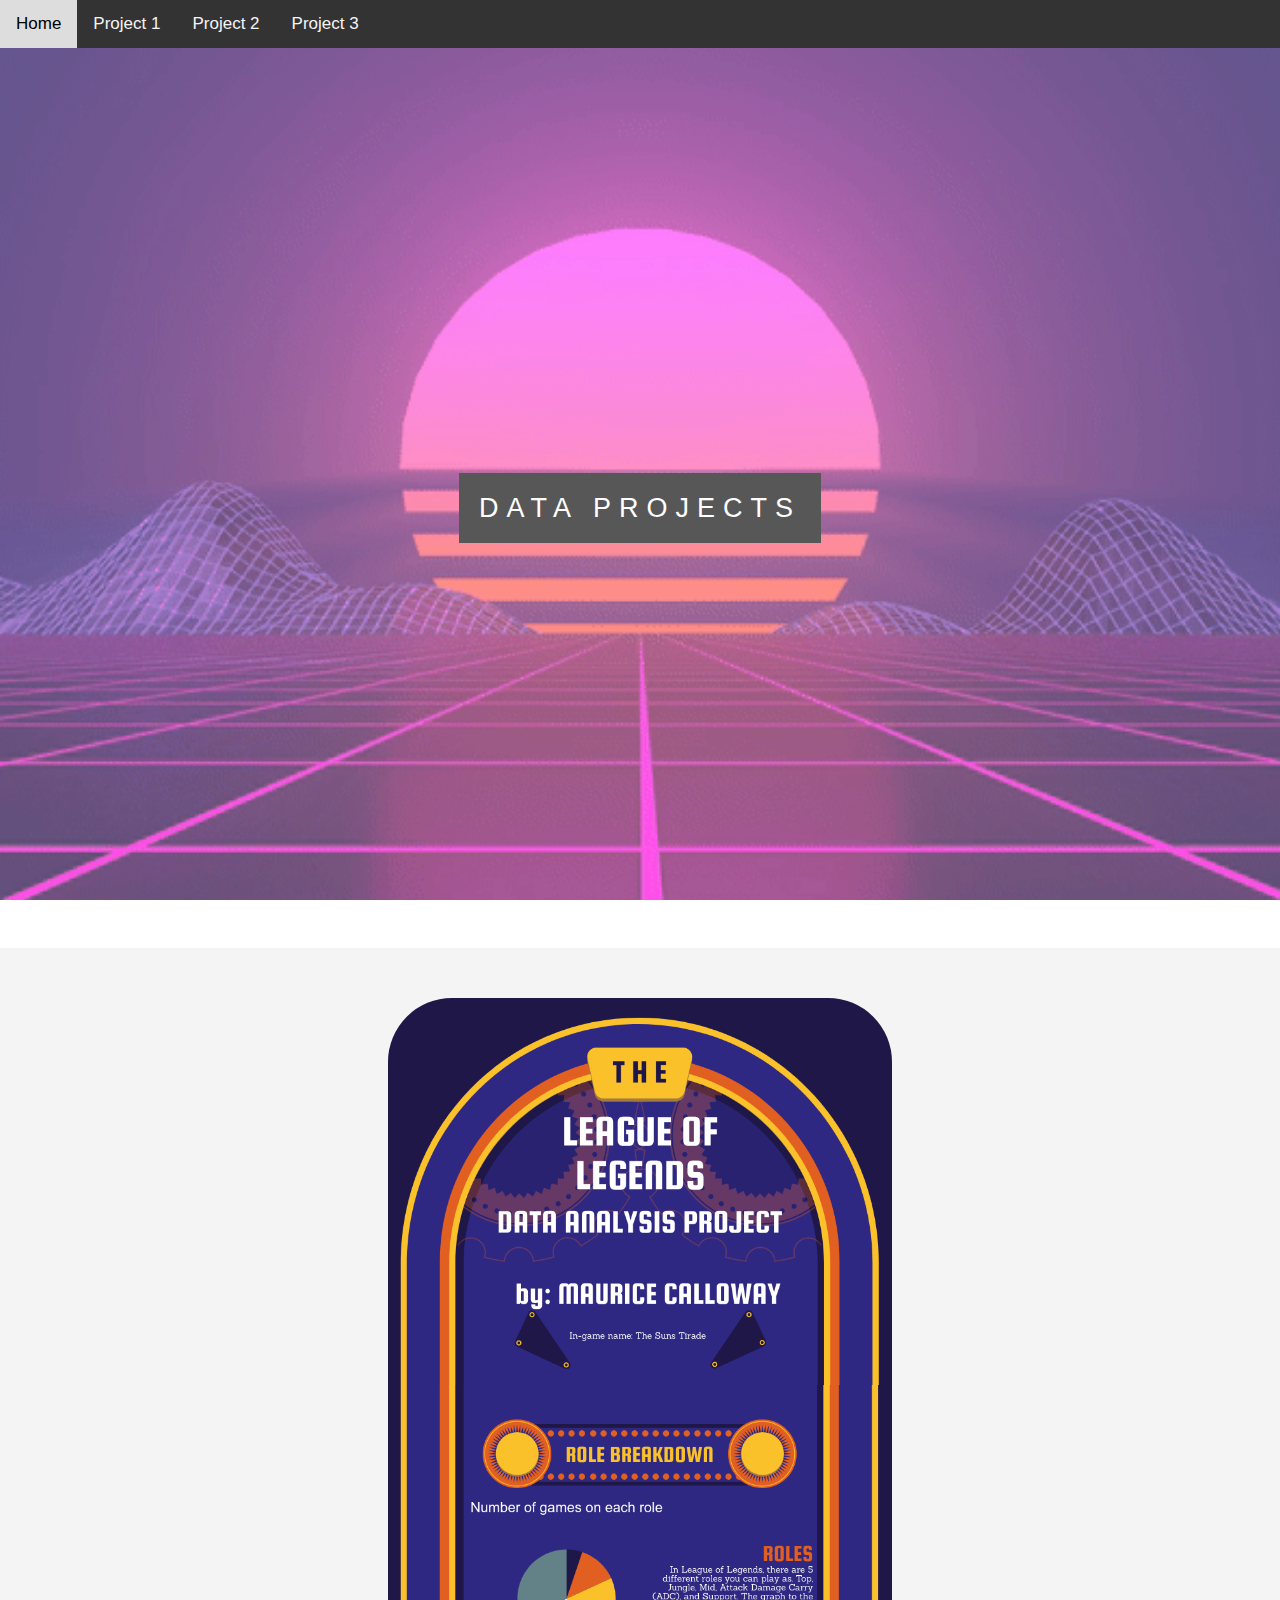
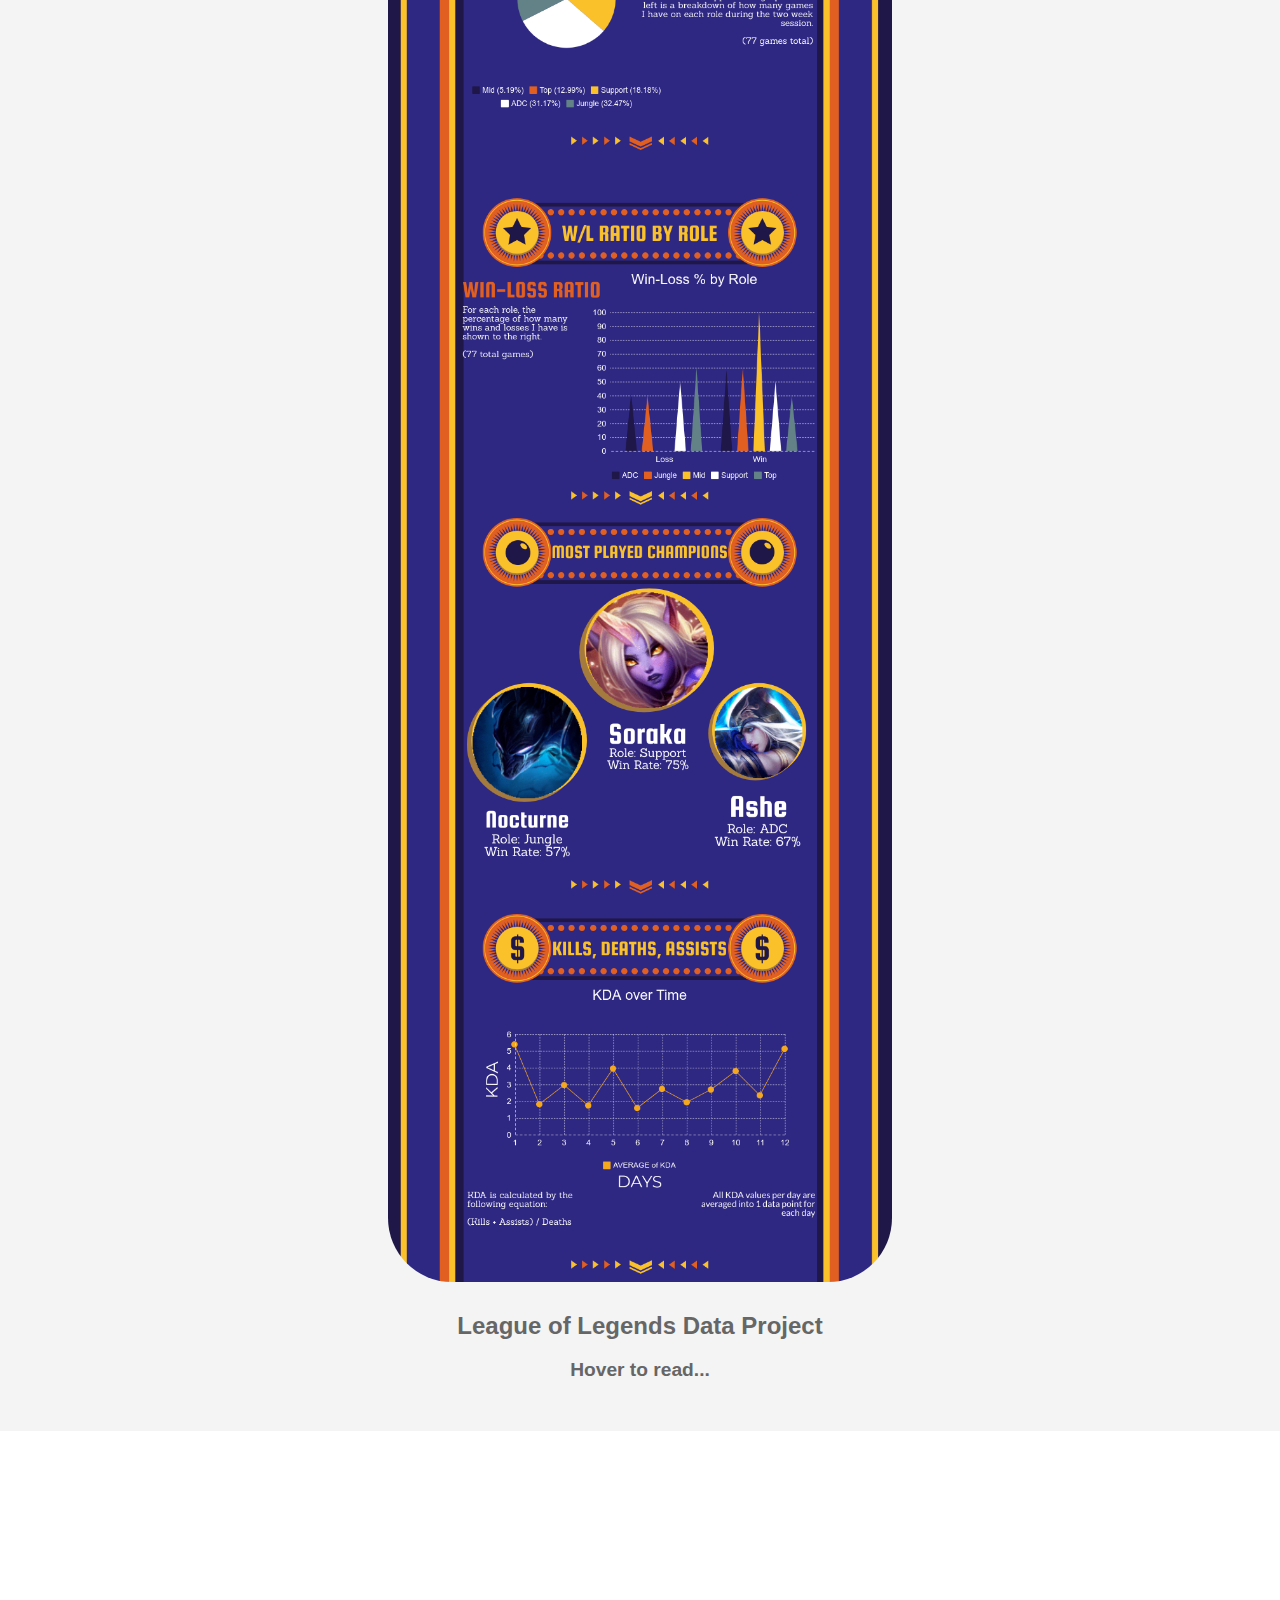
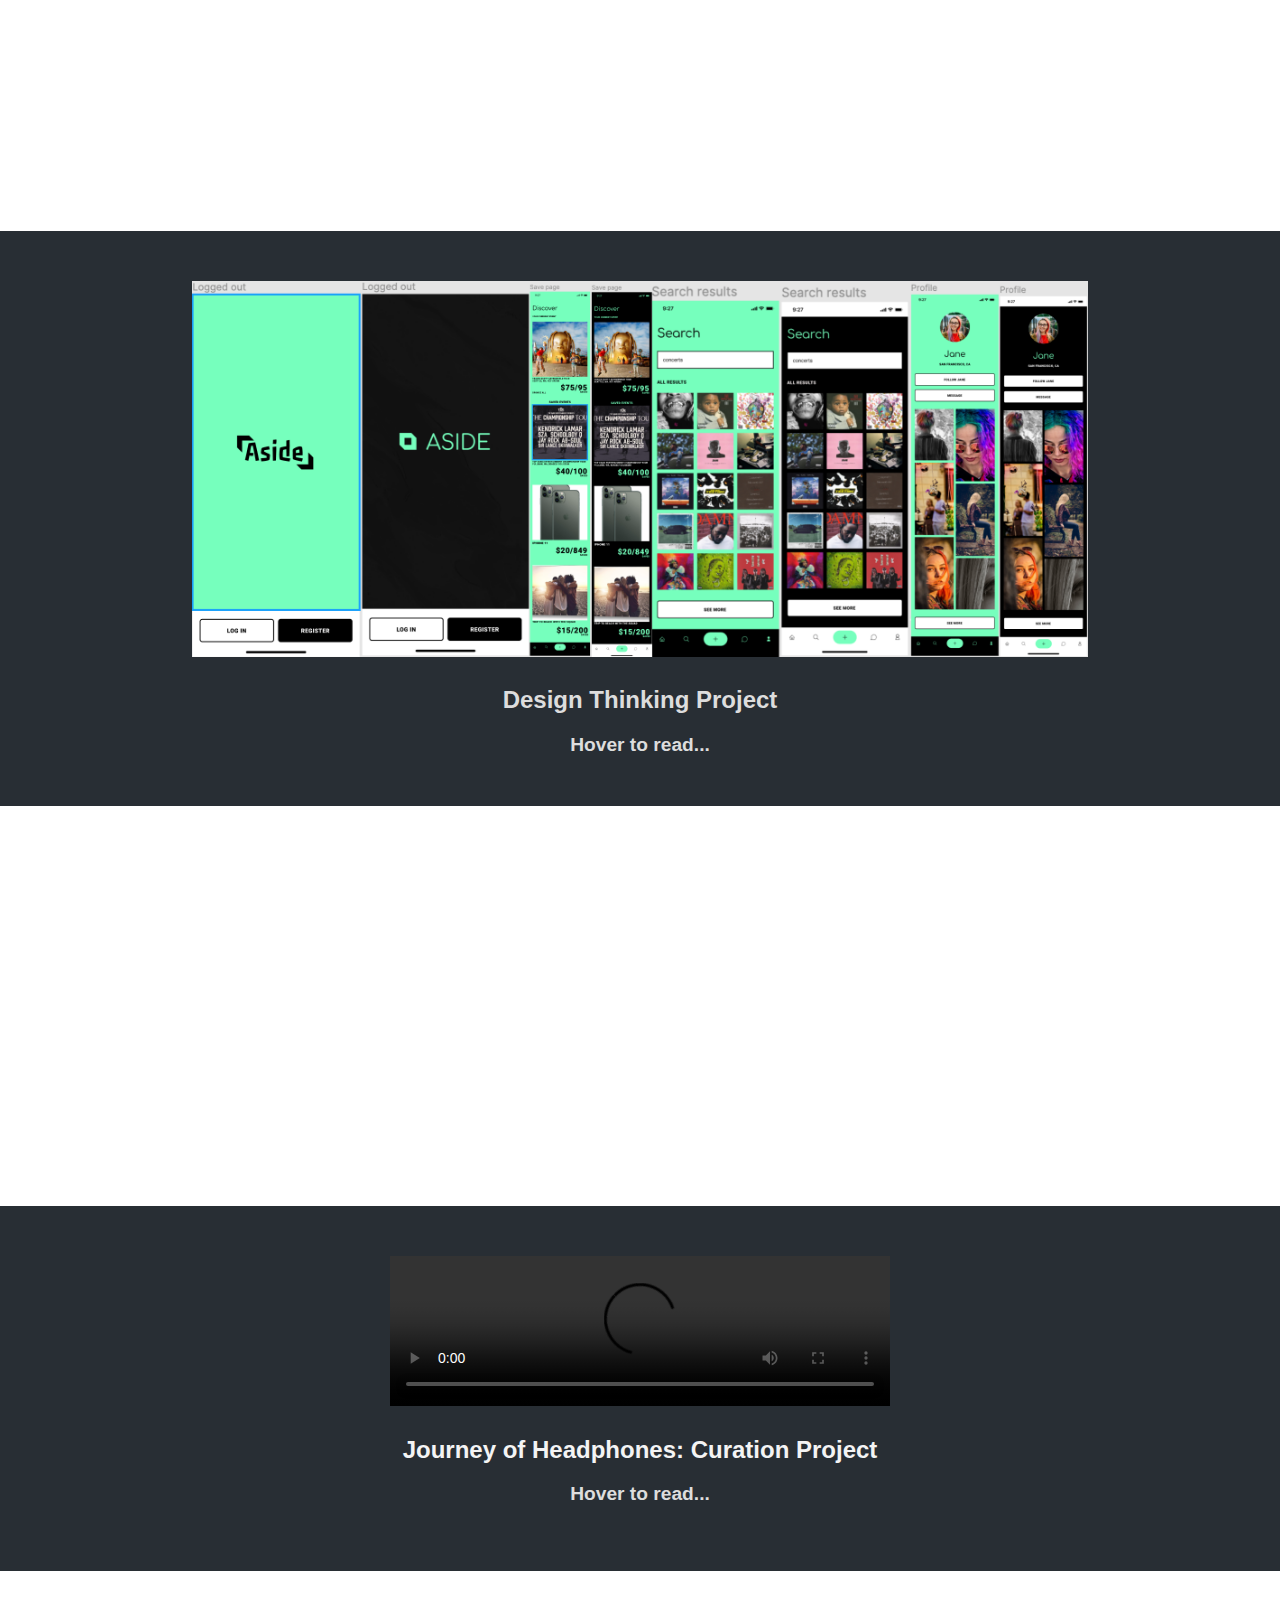
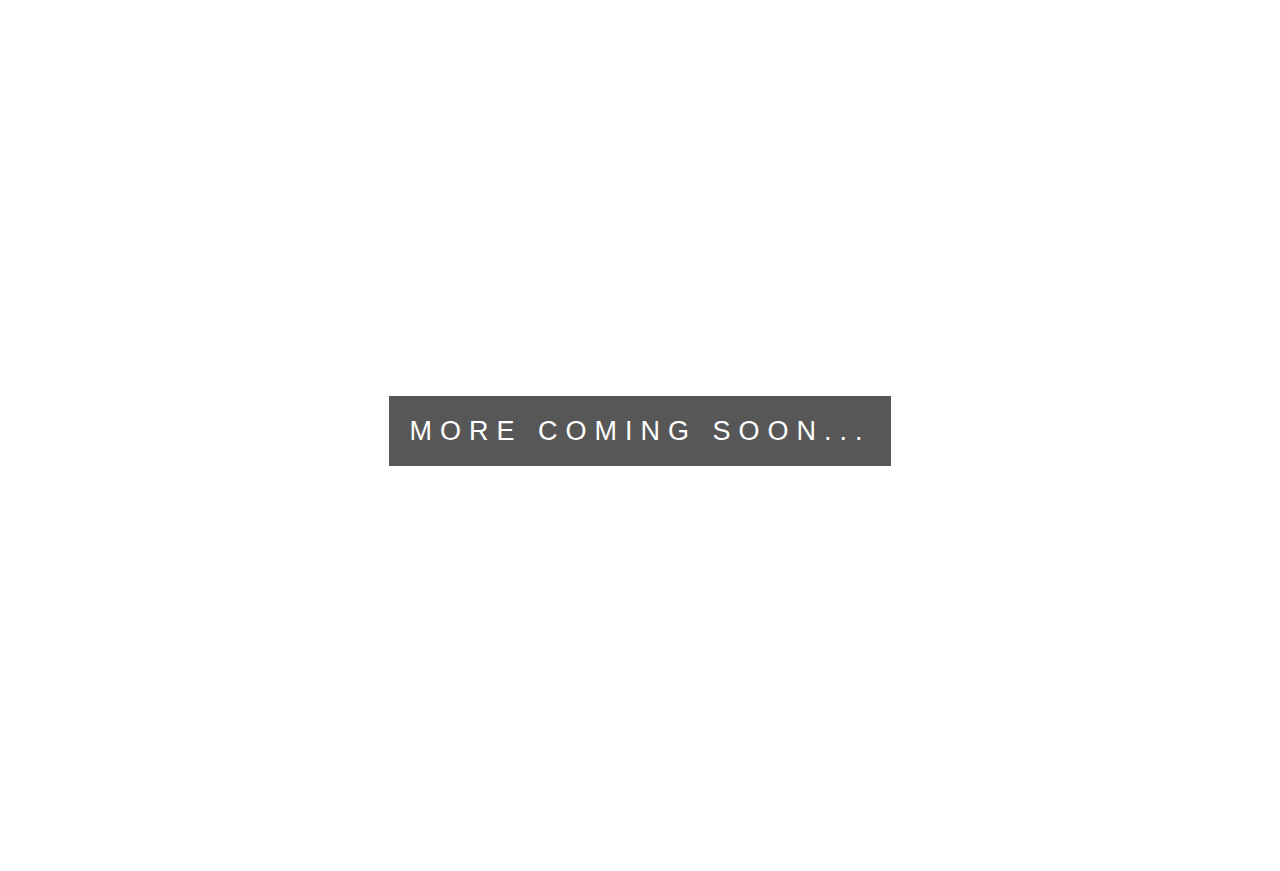
==== commit 929677dc: "Finalized website (for now...)" ====
--- a/data-projects.html
+++ b/data-projects.html
@@ -104,12 +104,17 @@
   Your browser does not support HTML5 video.
 </video>
     <h2><a href="img/Curation.mp4">Journey of Headphones: Curation Project</a></h2>
+<div id="data3">
+  <span class="hover" id="a3">Hover to read...</span>
     <p>
-      Journey of Headphones
 
+<span id="b3">
 Initially, the group had a pretty good idea of what it was that we were going to create. We loved the examples that were given on slack, and we wanted to create something based upon that, but with a lot more detail. We focused a lot on making this, to start, a creative piece. We gathered a lot of images and just started putting things together. As we went on, we deiced we needed to get a little deeper and eventually trashed the idea that we had before, completely. We liked the images we found, but wanted to use them in a different light. Once we sat down together and talked about what it was that we were trying to get across and convey, we agreed upon a video. Being able to create a moving art piece, we thought, would be the most compelling for something simple we wanted to talk about. The materials we selected for the video were all through the public domain, pixels, and we used an editing app for the video creation. The cultural understanding through our art piece was the idea that our culture is OK going through life the way it is; not good nor bad but we found it fascinating. <br><br> Our culture does not have an interest for what is was, and that is the story were trying to tell.
 Our explanation for the art piece is quite simple. When you get in the car to go somewhere, you tend to think about the destination and where you’re leaving from. Whether that means knowing how long it takes to get from A to B, or just wanting to get there. The way we took this art piece is the headphone technology works along the same way. There was a time where it started, where it went, and where it got to, and the road keeps going. As time goes on, so does Technology. Many of us are going through life with what we have now, not even understanding what it was before or what it could be. This art piece is to show that headphones were a journey, and still are.
+</span>
     </p>
+</div>
+
   </section>
 
   <div class="pimg1">
--- a/css/style2.css
+++ b/css/style2.css
@@ -128,6 +128,23 @@
   display: inline;
 }
 
+#data3 #a3 {
+  display: inline;
+  text-decoration: bold;
+}
+
+#data3:hover #a3 {
+  display: none;
+}
+
+#data3 #b3 {
+  display: none;
+}
+
+#data3:hover #b3 {
+  display: inline;
+}
+
 .hover {
   font-size: 1.2rem;
   font-weight: bold;
